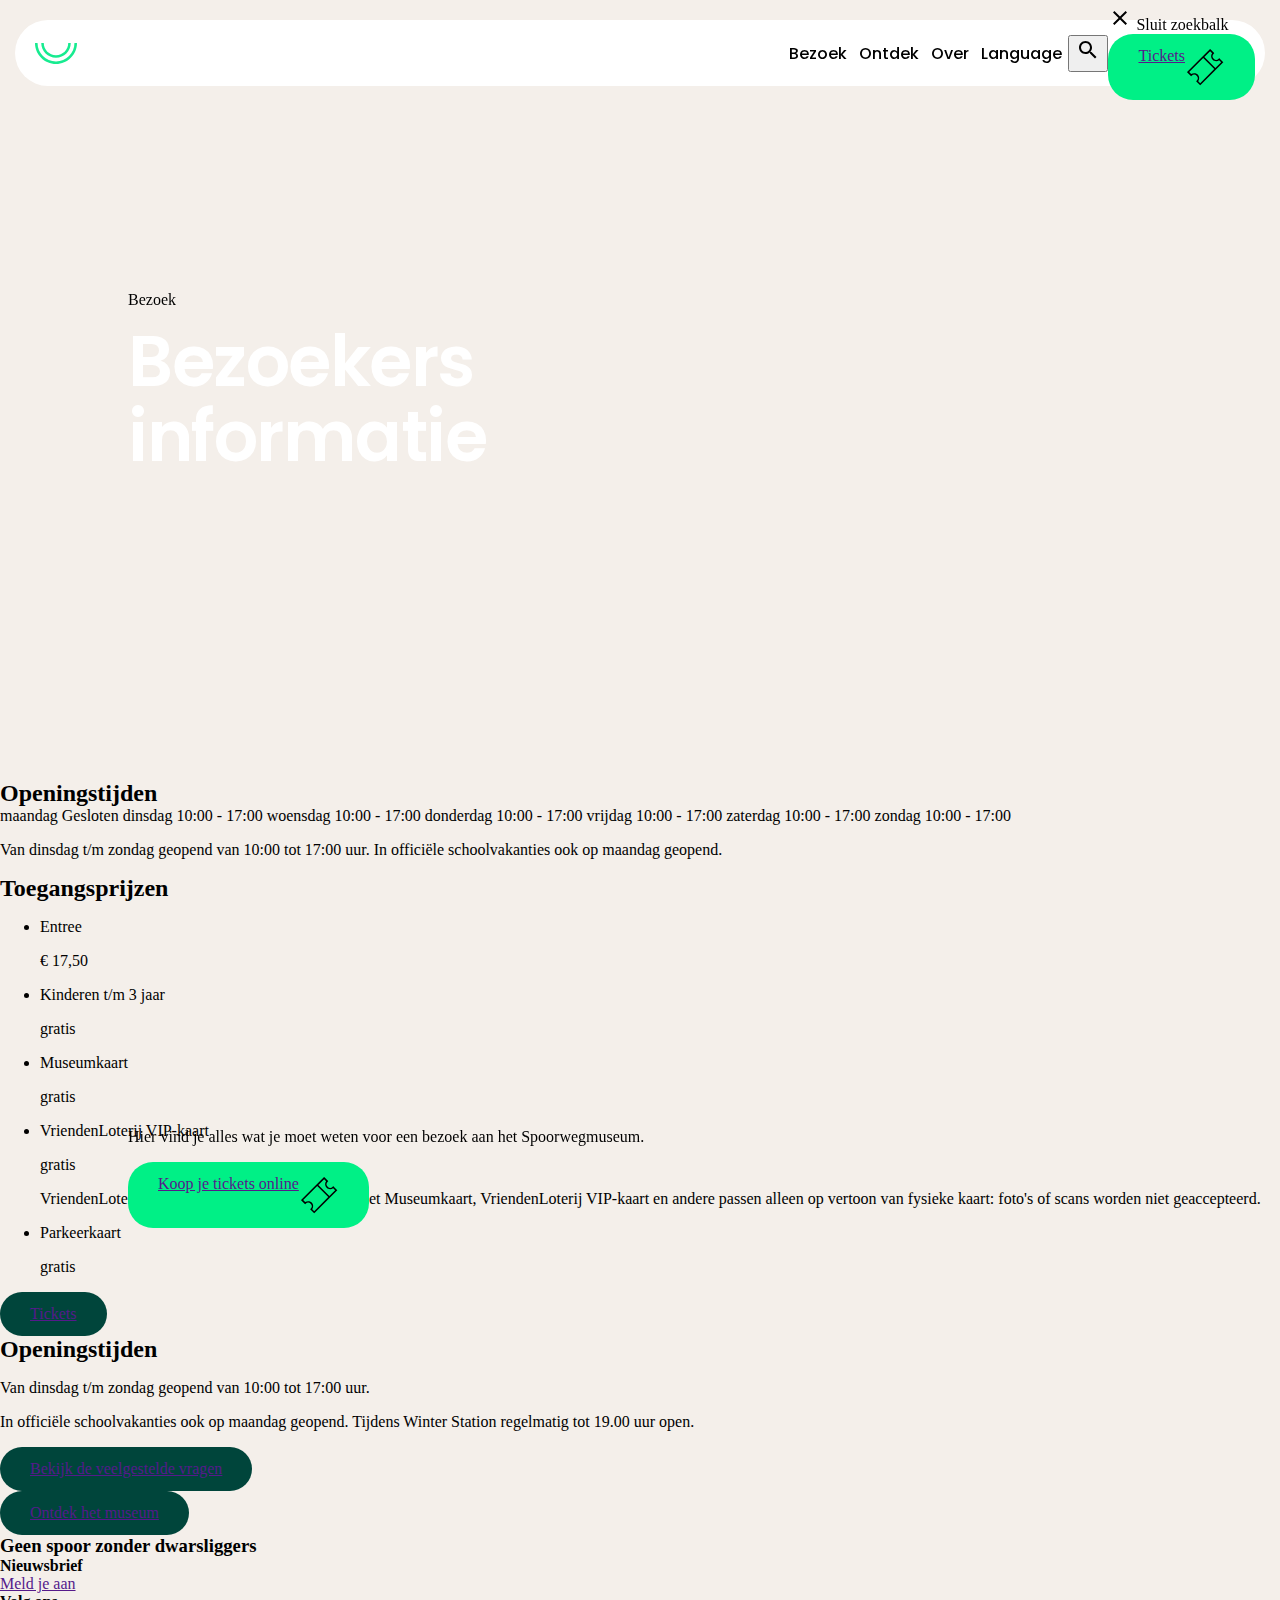
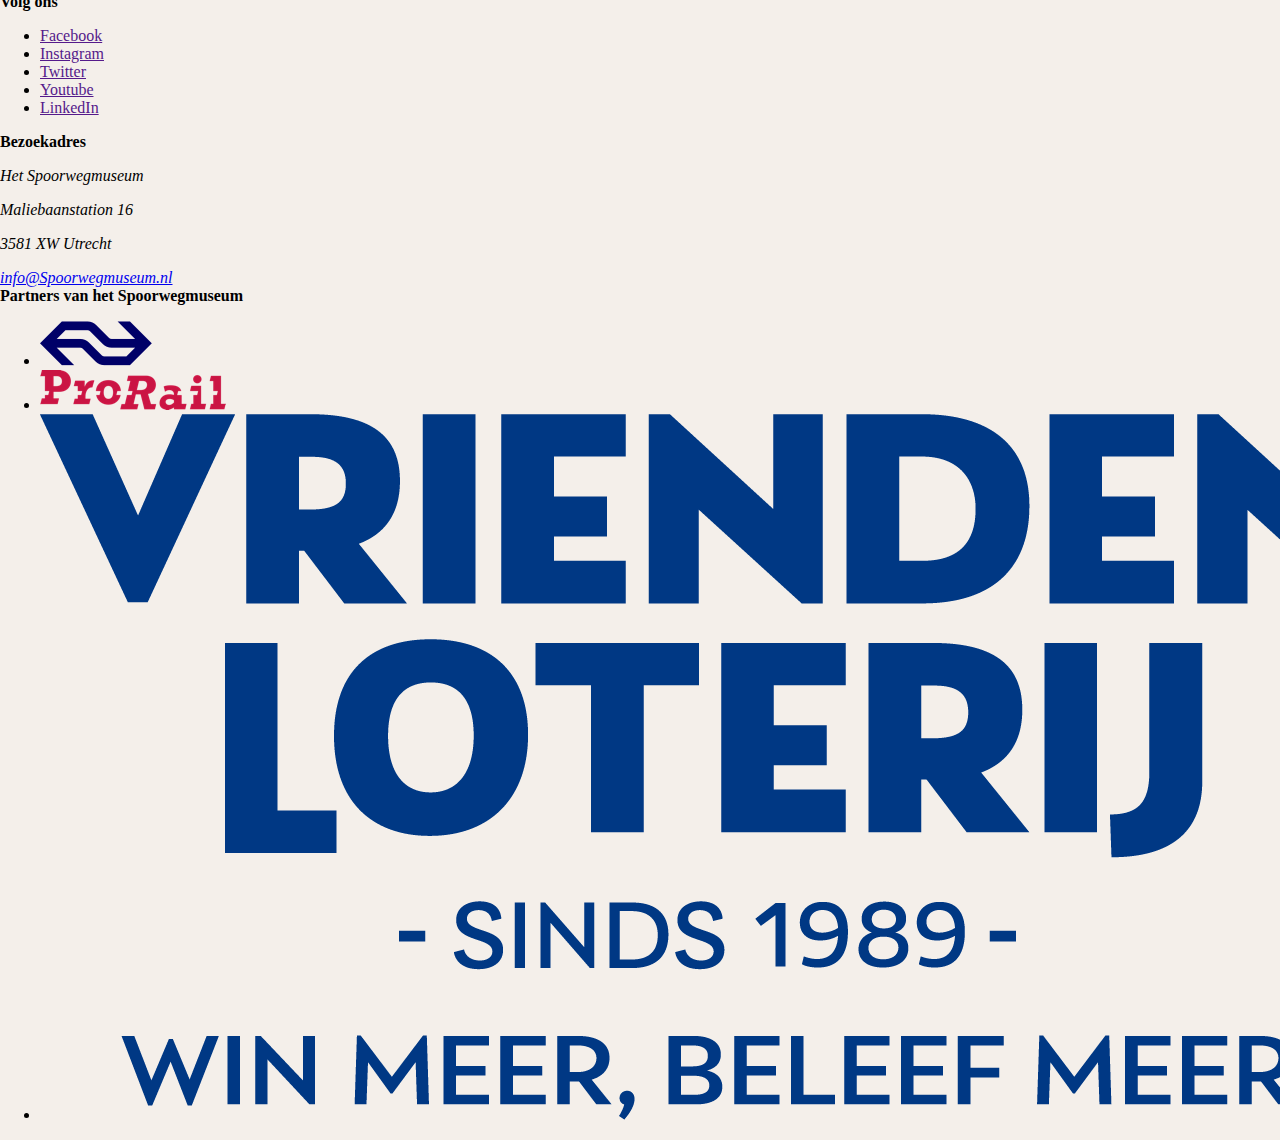
==== visitor.html @ 2391455d "Added html to visitor.html" ====
<!DOCTYPE html>
<html lang="nl">
  <head>
    <meta charset="UTF-8" />
    <meta name="author" content="jouw naam" />
    <meta name="viewport" content="width=device-width, initial-scale=1" />
    <title>Howdy FED2223</title>
    <link href="styles/style.css" rel="stylesheet" />
    <link rel="icon" type="image/svg+xml" href="images/favicon.svg" />
  </head>

  <body>
    <header>
      <a href="">
        <img src="./img/logo.svg" alt="" />
      </a>

      <nav>
        <ul>
          <li>
            <button>Bezoek</button>
          </li>
          <li>
            <button>Ontdek</button>
          </li>
          <li>
            <button>Over</button>
          </li>
          <li>
            <button lang="en">Language</button>
          </li>
        </ul>
      </nav>

      <button aria-label="Open zoekbalk">
        <img src="./img/icon-search.svg" />

        <p class="visibly-hidden">Zoeken</p>
      </button>

      <form action="">
        <label class="visibly-hidden" for="search">Zoeken</label>

        <input type="search" name="search" id="search" placeholder="Zoeken" />

        <button type="submit">
          <img src="./img/icon-search.svg" />

          <p class="visibly-hidden">Zoeken</p>
        </button>
      </form>

      <button">
        <img src="./img/icon-close.svg" />

        <span>Sluit zoekbalk</span>
      </button>

      <a class="btn lime" href="">
        <span>Tickets</span>

        <img src="./img/icon-ticket.svg" />
      </a>
    </header>

    <main>
      <!-- Banner -->

      <section>
        <div>
          <p>Bezoek</p>

          <h1>Bezoekers informatie</h1>
        </div>

        <div>
          <p>
            Hier vind je alles wat je moet weten voor een bezoek aan het Spoorwegmuseum.
          </p>

          <a class="btn lime" href="">
            Koop je tickets online

            <img src="./img/icon-ticket.svg">
          </a>
        </div>
      </section>

      <!-- Openingstijden -->

      <section>
        <h2>Openingstijden</h2>

        <div>

          <tbody>
            <tr>
              <th>maandag</th>

              <td>
                <span>Gesloten</span>
              </td>
            </tr>

            <tr>
              <th>dinsdag</th>

              <td>
                <span>10:00 - 17:00</span>
              </td>
            </tr>

            <tr>
              <th>woensdag</th>

              <td><span>10:00 - 17:00</span></td>
            </tr>

            <tr>
              <th>donderdag</th>

              <td><span>10:00 - 17:00</span></td>
            </tr>

            <tr>
              <th>vrijdag</th>

              <td><span>10:00 - 17:00</span></td>
            </tr>

            <tr>
              <th>zaterdag</th>

              <td><span>10:00 - 17:00</span></td>
            </tr>

            <tr>
              <th>zondag</th>

              <td><span>10:00 - 17:00</span></td>
            </tr>
          </tbody>

          <p>Van dinsdag t/m zondag geopend van 10:00 tot 17:00 uur. In officiële schoolvakanties ook op maandag geopend.</p>
        </div>
      </section>

      <!-- Toegangsprijzen -->

      <section>
        <h2>Toegangsprijzen</h2>

        <ul>
          <li>
            <p>Entree</p>

            <p>€ 17,50</p>
          </li>

          <li>
            <p>Kinderen t/m 3 jaar</p>

            <p>gratis</p>
          </li>

          <li>
            <p>Museumkaart</p>

            <p>gratis</p>
          </li>

          <li>
            <div>
              <p>VriendenLoterij VIP-kaart</p>

              <p>gratis</p>
            </div>

            <p>VriendenLoterij VIP-kaart +1 introducee! Entree met Museumkaart, VriendenLoterij VIP-kaart en andere passen alleen op vertoon van fysieke kaart: foto's of scans worden niet geaccepteerd.</p>
          </li>

          <li>
            <p>Parkeerkaart</p>

            <p>gratis</p>
          </li>
        </ul>

        <a class="btn green" href="">Tickets</a>
      </section>

      <!-- Openingstijden -->

      <section>
        <div>
          <h2>Openingstijden</h2>
        </div>

        <div>
          <p>Van dinsdag t/m zondag geopend van 10:00 tot 17:00 uur.</p>

          <p>In officiële schoolvakanties ook op maandag geopend. Tijdens Winter Station regelmatig tot 19.00 uur open.</p>

          <a href="" class="btn green">Bekijk de veelgestelde vragen</a>

          <a href="" class="btn green">Ontdek het museum</a>
        </div>
      </section>
    </main>

    <footer>
      <section>
        <h3>Geen spoor zonder dwarsliggers</h3>

        <div>
          <div>
            <h4>Nieuwsbrief</h4>

            <a href=""> Meld je aan </a>
          </div>

          <div>
            <h4>Volg ons</h4>

            <nav>
              <ul>
                <li>
                  <a href="">Facebook</a>
                </li>
                <li>
                  <a href="">Instagram</a>
                </li>
                <li>
                  <a href="">Twitter</a>
                </li>
                <li>
                  <a href="">Youtube</a>
                </li>
                <li>
                  <a href="">LinkedIn</a>
                </li>
              </ul>
            </nav>
          </div>

          <div>
            <h4>Bezoekadres</h4>

            <address>
              <p>Het Spoorwegmuseum</p>

              <p>Maliebaanstation 16</p>

              <p>3581 XW Utrecht</p>

              <a href="mailto:info@Spoorwegmuseum.nl">info@Spoorwegmuseum.nl</a>
            </address>
          </div>
        </div>
      </section>

      <section>
        <h4>Partners van het Spoorwegmuseum</h4>

        <nav>
          <ul>
            <li>
              <a href="https://www.ns.nl/" target="_blank">
                <img src="./img/logo-ns.png" alt="NS logo" />

                <p class="visibly-hidden">Navigeer naar de website van de NS</p>
              </a>
            </li>
            <li>
              <a href="https://www.prorail.nl/" target="_blank">
                <img src="./img/logo-prorail.png" alt="Prorail logo" />

                <p class="visibly-hidden">
                  Navigeer naar de website van Prorail
                </p>
              </a>
            </li>
            <li>
              <a href="https://www.vriendenloterij.nl/" target="_blank">
                <img
                  src="./img/logo-vriendenloterij.png"
                  alt="Vriendenloterij logo"
                />

                <p class="visibly-hidden">
                  Navigeer naar de website van de Vriendenloterij
                </p>
              </a>
            </li>
          </ul>
        </nav>
      </section>
    </footer>

    <script defer src="scripts/script.js"></script>
  </body>
</html>
---- styles/style.css ----
/* Fonts */

@font-face {
  font-family: 'Poppins Regular';
  font-weight: 400;
  font-style: normal;
  src: url('../fonts/Poppins-Regular.ttf');
}

@font-face {
  font-family: 'Poppins Medium';
  font-weight: 500;
  font-style: normal;
  src: url('../fonts/Poppins-Medium.ttf');
}

@font-face {
  font-family: 'Poppins SemiBold';
  font-weight: 600;
  font-style: normal;
  src: url('../fonts/Poppins-SemiBold.ttf');
}

h1,
h2,
h3,
h4,
h5,
h6 {
  margin: 0;
}

h1 {
  font-family: 'Poppins SemiBold';
  font-size: 70px;
  line-height: 1.06667;
  letter-spacing: -1.5px;
}

button {
  font-family: 'Poppins Medium';
  font-size: 16px;
}

/* General styling */

:root {
  --white: #fff;
  --black: #000;
  --dark-gray: #d5d0c7;
  --gray: #a5a39a;
  --light-gray: #f5efe9;
  --dark-green: #00453b;
  --green: #00674a;
  --pink: #ffb3ee;
  --light-pink: #ffcbf0;
  --salmon: #f4efea;
  --dark-lime: #00f086;
  --lime: #42ffc6;
  --yellow: #ffc800;
  --light-yellow: #ffe966;

  --transition-duration: 200ms;
}

*,
html {
  box-sizing: border-box;
}

html {
  background-color: var(--salmon);
}

body {
  margin: 0;
}

.btn {
  position: relative;

  display: flex;

  width: fit-content;
  padding: 0.8125rem 1.875rem;
  border-radius: 1.5625rem;

  transition: background-color var(--transition-duration) ease-in-out;
}

.btn.pink {
  background-color: var(--pink);
}

.btn.pink:hover {
  background-color: var(--light-pink);
}

.btn.lime {
  background-color: var(--dark-lime);
}

.btn.lime:hover {
  background-color: var(--lime);
}

.btn.green {
  background-color: var(--dark-green);
}

.btn.green:hover {
  background-color: var(--green);
}

/* Header */

header {
  position: fixed;
  top: 0;
  left: 0;
  right: 0;

  display: flex;
  align-items: center;
  justify-content: flex-end;

  height: 4.125rem;
  padding: 0 0.625rem;
  margin: 1.25rem 0.9375rem;
  border-radius: 50rem;

  background-color: var(--white);
}

header a:first-child {
  position: absolute;
  top: 0;
  left: 1.25rem;

  display: flex;
  align-items: center;

  height: 100%;
}

header nav ul {
  display: flex;
}

header nav ul li {
  list-style-type: none;
}

header nav ul li button {
  border: none;

  background-color: transparent;
}

header form {
  display: none;
}

.search-form-show {
  display: block;
}

/* Hero */

main section:first-child {
  position: relative;

  height: calc(100vh - 120px);
  max-height: 880px;
}

main section:first-child video {
  z-index: -1;
  position: absolute;
  top: 0;
  left: 0;

  width: 100%;
  height: 100%;
  object-fit: cover;
}

main section:first-child div {
  display: flex;
  flex-direction: column;
  justify-content: center;

  max-width: 80vw;
  height: 100%;

  margin: 0 auto;
}

main section:first-child div h1 {
  max-width: 450px;
  margin-bottom: 1.875rem;

  color: var(--white);
}

/* General classes */

.visibly-hidden {
  position: absolute;
  top: -9999px;
  left: -9999px;
}
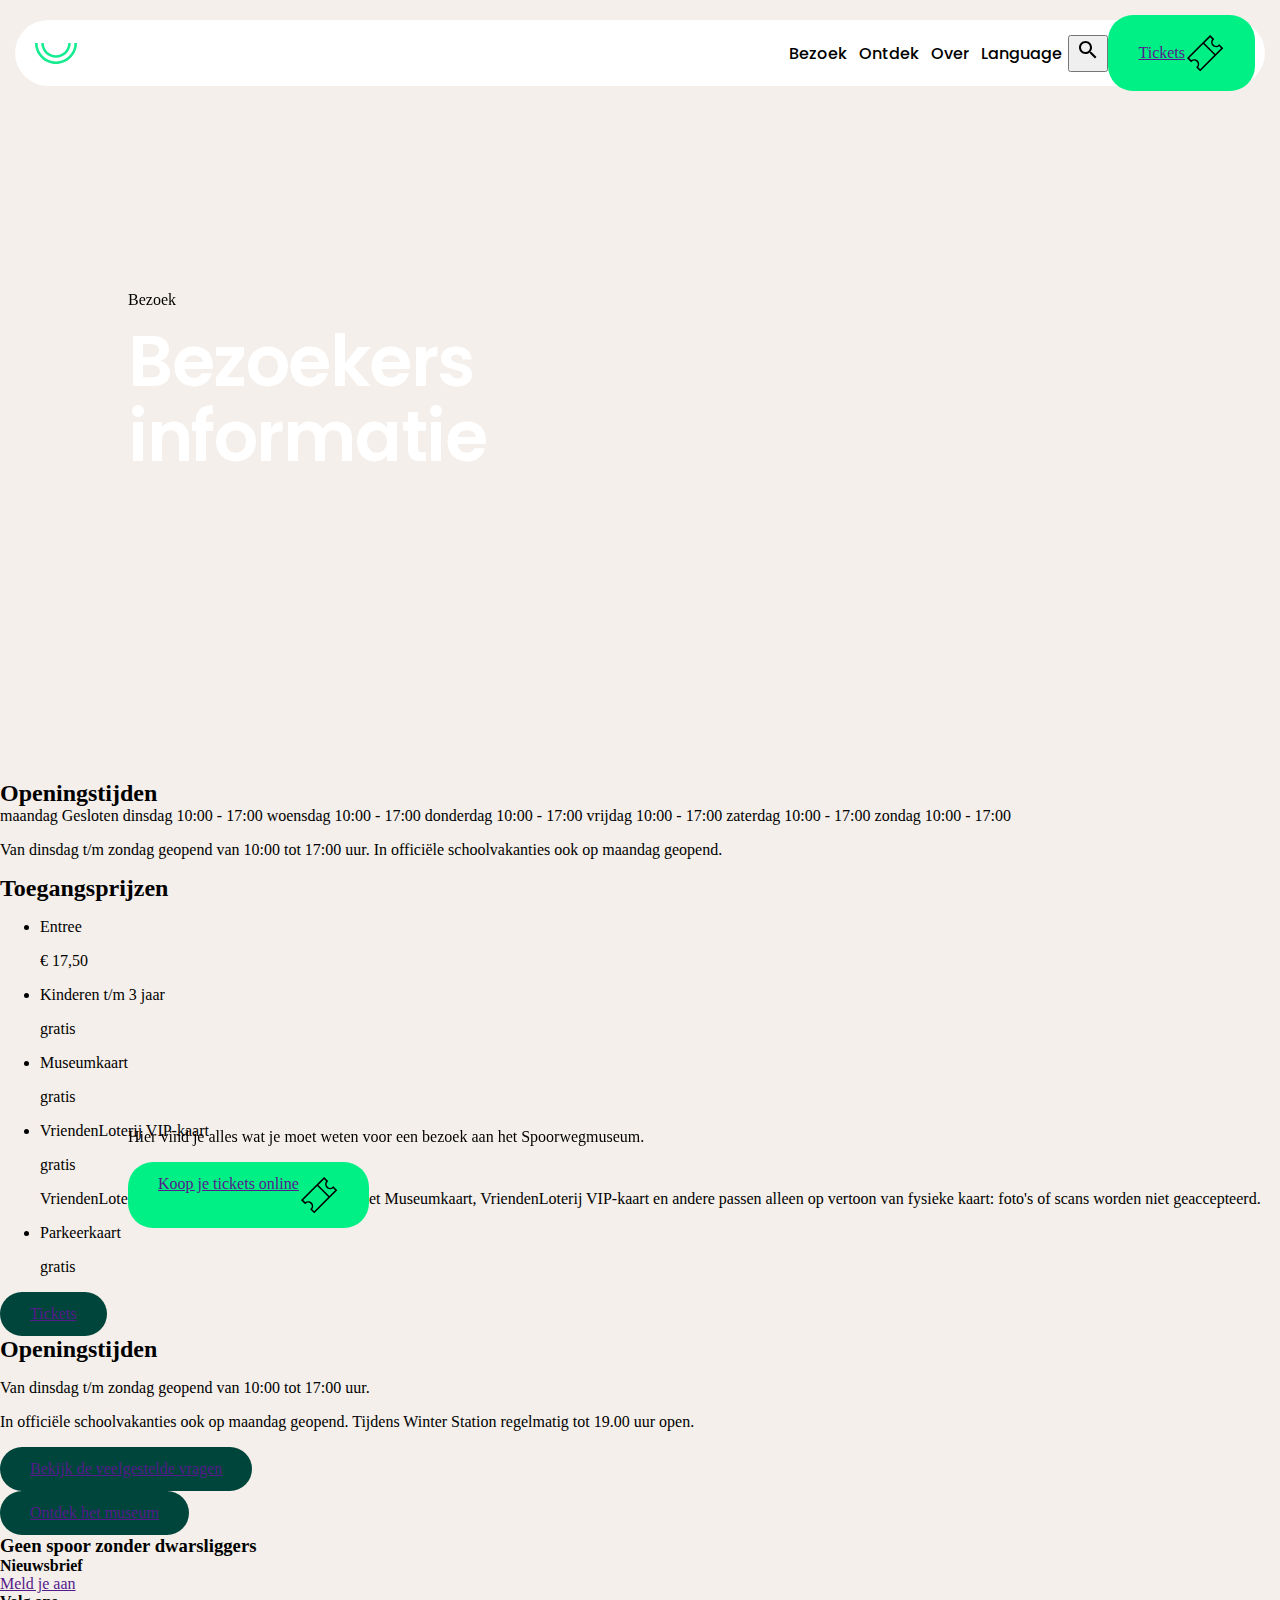
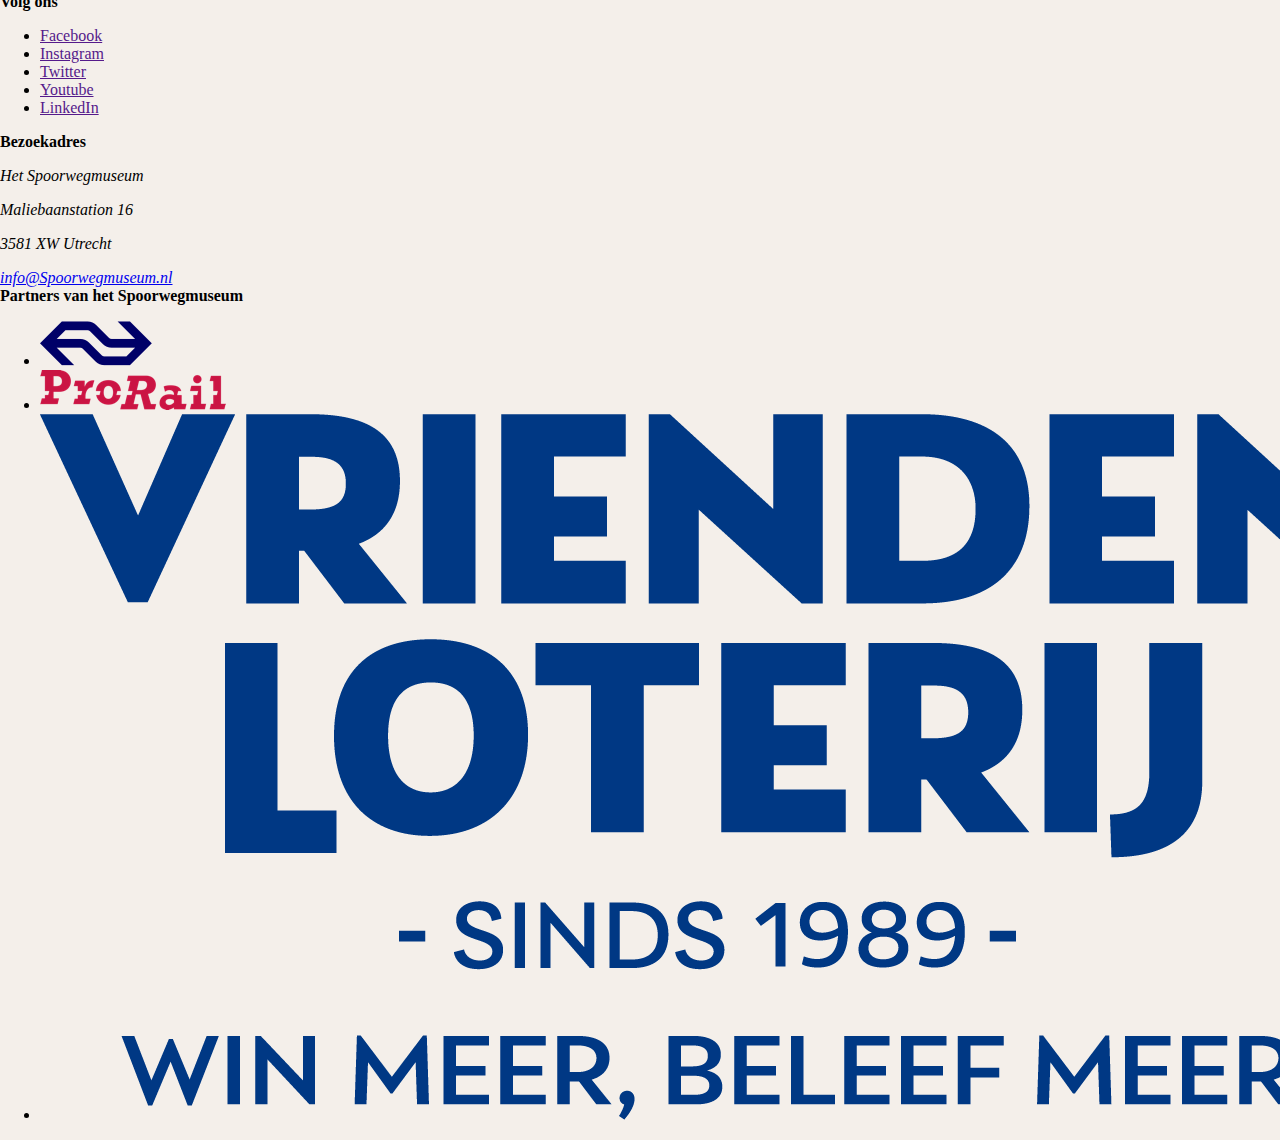
==== commit a0b4c0b7: "Fixed header html" ====
--- a/visitor.html
+++ b/visitor.html
@@ -38,26 +38,8 @@
         <p class="visibly-hidden">Zoeken</p>
       </button>
 
-      <form action="">
-        <label class="visibly-hidden" for="search">Zoeken</label>
-
-        <input type="search" name="search" id="search" placeholder="Zoeken" />
-
-        <button type="submit">
-          <img src="./img/icon-search.svg" />
-
-          <p class="visibly-hidden">Zoeken</p>
-        </button>
-      </form>
-
-      <button">
-        <img src="./img/icon-close.svg" />
-
-        <span>Sluit zoekbalk</span>
-      </button>
-
       <a class="btn lime" href="">
-        <span>Tickets</span>
+        <p>Tickets</p>
 
         <img src="./img/icon-ticket.svg" />
       </a>
@@ -75,13 +57,14 @@
 
         <div>
           <p>
-            Hier vind je alles wat je moet weten voor een bezoek aan het Spoorwegmuseum.
+            Hier vind je alles wat je moet weten voor een bezoek aan het
+            Spoorwegmuseum.
           </p>
 
           <a class="btn lime" href="">
             Koop je tickets online
 
-            <img src="./img/icon-ticket.svg">
+            <img src="./img/icon-ticket.svg" />
           </a>
         </div>
       </section>
@@ -92,7 +75,6 @@
         <h2>Openingstijden</h2>
 
         <div>
-
           <tbody>
             <tr>
               <th>maandag</th>
@@ -141,7 +123,10 @@
             </tr>
           </tbody>
 
-          <p>Van dinsdag t/m zondag geopend van 10:00 tot 17:00 uur. In officiële schoolvakanties ook op maandag geopend.</p>
+          <p>
+            Van dinsdag t/m zondag geopend van 10:00 tot 17:00 uur. In officiële
+            schoolvakanties ook op maandag geopend.
+          </p>
         </div>
       </section>
 
@@ -176,7 +161,11 @@
               <p>gratis</p>
             </div>
 
-            <p>VriendenLoterij VIP-kaart +1 introducee! Entree met Museumkaart, VriendenLoterij VIP-kaart en andere passen alleen op vertoon van fysieke kaart: foto's of scans worden niet geaccepteerd.</p>
+            <p>
+              VriendenLoterij VIP-kaart +1 introducee! Entree met Museumkaart,
+              VriendenLoterij VIP-kaart en andere passen alleen op vertoon van
+              fysieke kaart: foto's of scans worden niet geaccepteerd.
+            </p>
           </li>
 
           <li>
@@ -199,7 +188,10 @@
         <div>
           <p>Van dinsdag t/m zondag geopend van 10:00 tot 17:00 uur.</p>
 
-          <p>In officiële schoolvakanties ook op maandag geopend. Tijdens Winter Station regelmatig tot 19.00 uur open.</p>
+          <p>
+            In officiële schoolvakanties ook op maandag geopend. Tijdens Winter
+            Station regelmatig tot 19.00 uur open.
+          </p>
 
           <a href="" class="btn green">Bekijk de veelgestelde vragen</a>
 
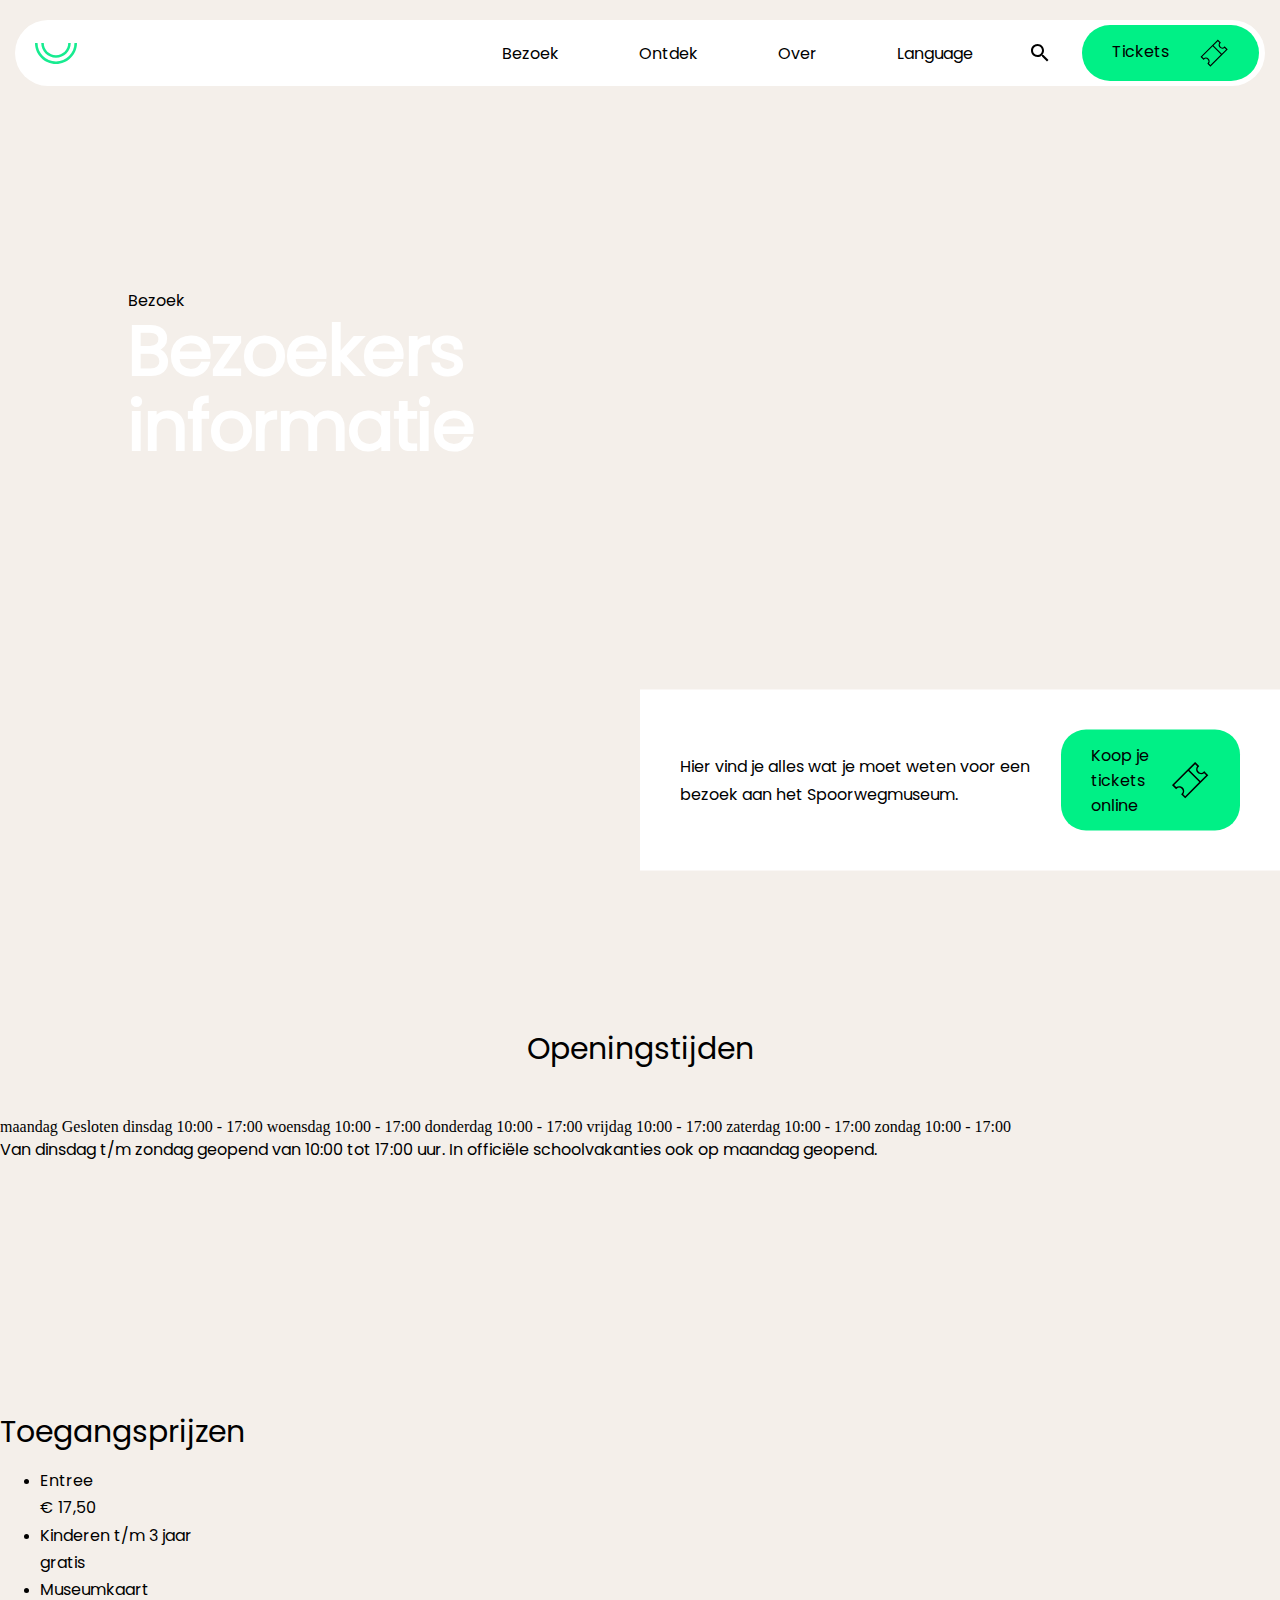
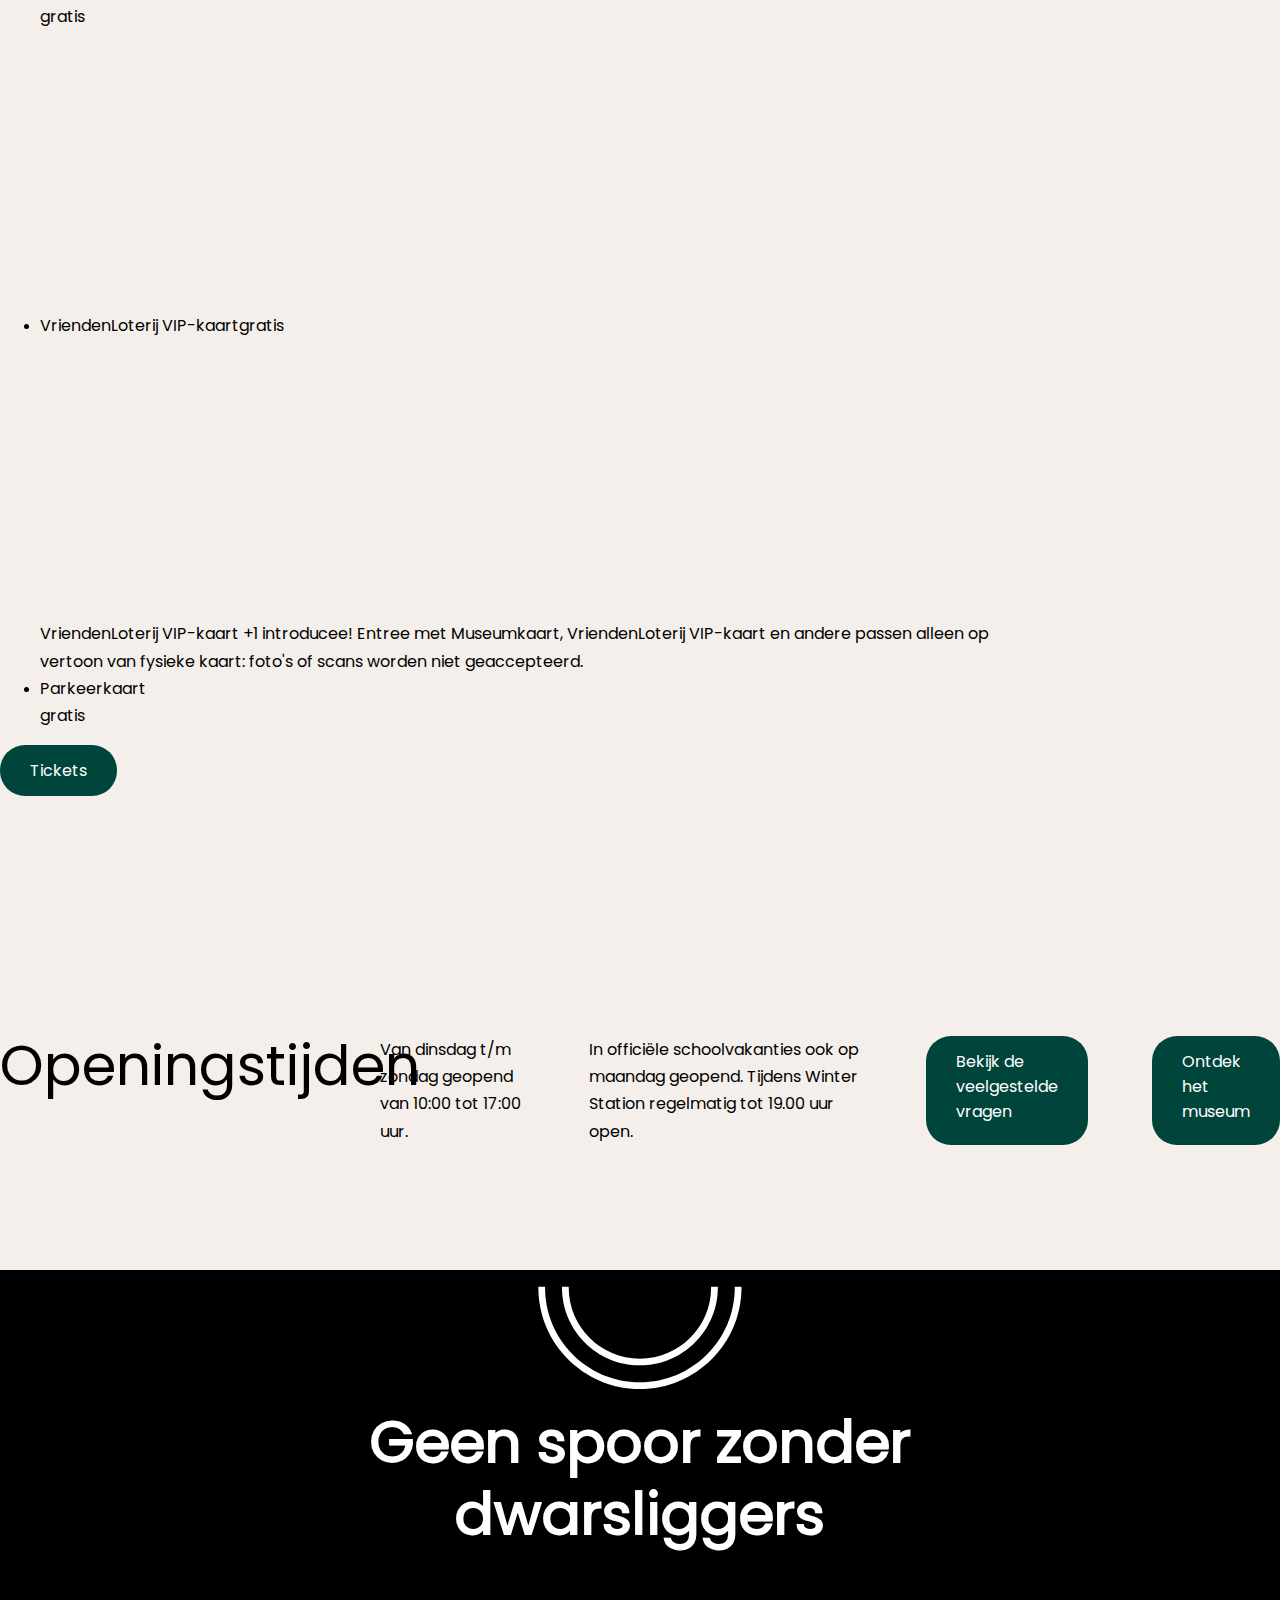
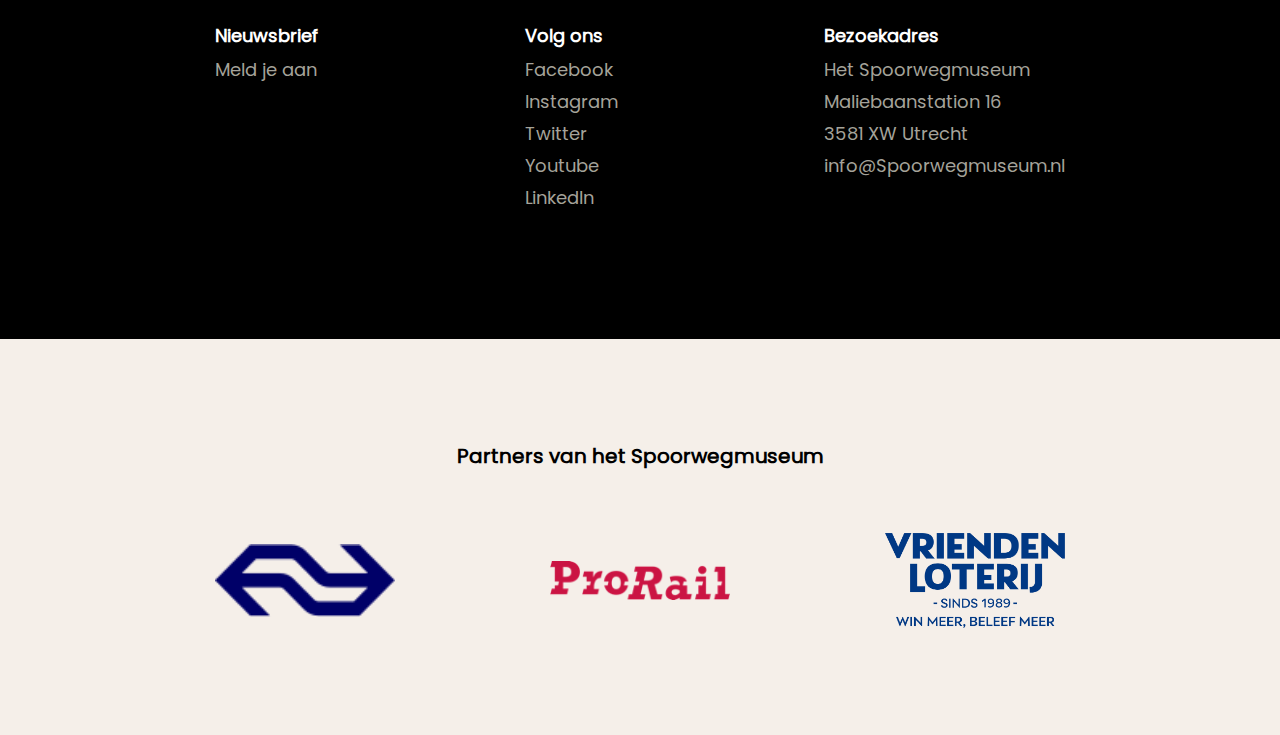
==== commit 4412c16f: "Added styling to index.html" ====
--- a/visitor.html
+++ b/visitor.html
@@ -202,90 +202,100 @@
 
     <footer>
       <section>
-        <h3>Geen spoor zonder dwarsliggers</h3>
-
-        <div>
+        <div class="col">
+          <img src="./img/logo-large-white.svg" />
+
+          <h3>Geen spoor zonder dwarsliggers</h3>
+
           <div>
-            <h4>Nieuwsbrief</h4>
-
-            <a href=""> Meld je aan </a>
+            <div>
+              <h4>Nieuwsbrief</h4>
+
+              <a href=""> Meld je aan </a>
+            </div>
+
+            <div>
+              <h4>Volg ons</h4>
+
+              <nav>
+                <ul>
+                  <li>
+                    <a href="">Facebook</a>
+                  </li>
+                  <li>
+                    <a href="">Instagram</a>
+                  </li>
+                  <li>
+                    <a href="">Twitter</a>
+                  </li>
+                  <li>
+                    <a href="">Youtube</a>
+                  </li>
+                  <li>
+                    <a href="">LinkedIn</a>
+                  </li>
+                </ul>
+              </nav>
+            </div>
+
+            <div>
+              <h4>Bezoekadres</h4>
+
+              <address>
+                <p>Het Spoorwegmuseum</p>
+
+                <p>Maliebaanstation 16</p>
+
+                <p>3581 XW Utrecht</p>
+
+                <a href="mailto:info@Spoorwegmuseum.nl">
+                  info@Spoorwegmuseum.nl
+                </a>
+              </address>
+            </div>
           </div>
-
-          <div>
-            <h4>Volg ons</h4>
-
-            <nav>
-              <ul>
-                <li>
-                  <a href="">Facebook</a>
-                </li>
-                <li>
-                  <a href="">Instagram</a>
-                </li>
-                <li>
-                  <a href="">Twitter</a>
-                </li>
-                <li>
-                  <a href="">Youtube</a>
-                </li>
-                <li>
-                  <a href="">LinkedIn</a>
-                </li>
-              </ul>
-            </nav>
-          </div>
-
-          <div>
-            <h4>Bezoekadres</h4>
-
-            <address>
-              <p>Het Spoorwegmuseum</p>
-
-              <p>Maliebaanstation 16</p>
-
-              <p>3581 XW Utrecht</p>
-
-              <a href="mailto:info@Spoorwegmuseum.nl">info@Spoorwegmuseum.nl</a>
-            </address>
-          </div>
-        </div>
-      </section>
-
-      <section>
-        <h4>Partners van het Spoorwegmuseum</h4>
-
-        <nav>
-          <ul>
-            <li>
-              <a href="https://www.ns.nl/" target="_blank">
-                <img src="./img/logo-ns.png" alt="NS logo" />
-
-                <p class="visibly-hidden">Navigeer naar de website van de NS</p>
-              </a>
-            </li>
-            <li>
-              <a href="https://www.prorail.nl/" target="_blank">
-                <img src="./img/logo-prorail.png" alt="Prorail logo" />
-
-                <p class="visibly-hidden">
-                  Navigeer naar de website van Prorail
-                </p>
-              </a>
-            </li>
-            <li>
-              <a href="https://www.vriendenloterij.nl/" target="_blank">
-                <img
-                  src="./img/logo-vriendenloterij.png"
-                  alt="Vriendenloterij logo"
-                />
-
-                <p class="visibly-hidden">
-                  Navigeer naar de website van de Vriendenloterij
-                </p>
-              </a>
-            </li>
-          </ul>
-        </nav>
+        </div>
+      </section>
+
+      <section>
+        <div class="col">
+          <h4>Partners van het Spoorwegmuseum</h4>
+
+          <nav>
+            <ul>
+              <li>
+                <a href="https://www.ns.nl/" target="_blank">
+                  <img src="./img/logo-ns.png" alt="NS logo" />
+
+                  <p class="visibly-hidden">
+                    Navigeer naar de website van de NS
+                  </p>
+                </a>
+              </li>
+              <li>
+                <a href="https://www.prorail.nl/" target="_blank">
+                  <img src="./img/logo-prorail.png" alt="Prorail logo" />
+
+                  <p class="visibly-hidden">
+                    Navigeer naar de website van Prorail
+                  </p>
+                </a>
+              </li>
+              <li>
+                <a href="https://www.vriendenloterij.nl/" target="_blank">
+                  <img
+                    src="./img/logo-vriendenloterij.png"
+                    alt="Vriendenloterij logo"
+                  />
+
+                  <p class="visibly-hidden">
+                    Navigeer naar de website van de Vriendenloterij
+                  </p>
+                </a>
+              </li>
+            </ul>
+          </nav>
+        </div>
       </section>
     </footer>
 
--- a/styles/style.css
+++ b/styles/style.css
@@ -1,24 +1,8 @@
 /* Fonts */
 
 @font-face {
-  font-family: 'Poppins Regular';
-  font-weight: 400;
-  font-style: normal;
+  font-family: 'Poppins';
   src: url('../fonts/Poppins-Regular.ttf');
-}
-
-@font-face {
-  font-family: 'Poppins Medium';
-  font-weight: 500;
-  font-style: normal;
-  src: url('../fonts/Poppins-Medium.ttf');
-}
-
-@font-face {
-  font-family: 'Poppins SemiBold';
-  font-weight: 600;
-  font-style: normal;
-  src: url('../fonts/Poppins-SemiBold.ttf');
 }
 
 h1,
@@ -26,19 +10,51 @@
 h3,
 h4,
 h5,
-h6 {
+h6,
+p {
   margin: 0;
 }
 
 h1 {
-  font-family: 'Poppins SemiBold';
+  font-family: 'Poppins';
   font-size: 70px;
-  line-height: 1.06667;
+  font-weight: 600;
+  line-height: 1.0667;
   letter-spacing: -1.5px;
 }
 
+h2 {
+  font-family: 'Poppins';
+  font-size: 30px;
+  font-weight: 500;
+  line-height: 1.2667;
+}
+
+h3,
+h4 {
+  font-family: 'Poppins';
+}
+
+p {
+  font-family: 'Poppins';
+  font-size: 16px;
+  font-weight: 400;
+  line-height: 1.7;
+
+  color: var(--black);
+}
+
+a {
+  font-family: 'Poppins';
+  font-weight: 400;
+
+  color: var(--black);
+
+  text-decoration: none;
+}
+
 button {
-  font-family: 'Poppins Medium';
+  font-family: 'Poppins';
   font-size: 16px;
 }
 
@@ -105,6 +121,7 @@
 }
 
 .btn.green {
+  color: var(--white);
   background-color: var(--dark-green);
 }
 
@@ -112,9 +129,15 @@
   background-color: var(--green);
 }
 
+.col {
+  max-width: 53.125rem;
+  margin: 7.8125rem auto;
+}
+
 /* Header */
 
 header {
+  z-index: 100;
   position: fixed;
   top: 0;
   left: 0;
@@ -125,7 +148,7 @@
   justify-content: flex-end;
 
   height: 4.125rem;
-  padding: 0 0.625rem;
+  padding: 0 0.375rem 0 0.625rem;
   margin: 1.25rem 0.9375rem;
   border-radius: 50rem;
 
@@ -148,6 +171,8 @@
 }
 
 header nav ul li {
+  margin: 0 1.5625rem;
+
   list-style-type: none;
 }
 
@@ -157,12 +182,35 @@
   background-color: transparent;
 }
 
-header form {
-  display: none;
-}
-
-.search-form-show {
-  display: block;
+header button {
+  height: 1.5rem;
+  margin-right: 3.125rem;
+
+  padding: 0;
+
+  border: none;
+
+  background-color: transparent;
+}
+
+header button {
+  margin-right: 1.875rem;
+}
+
+header a:last-child {
+  border-radius: 50rem;
+}
+
+header a:last-child p {
+  margin-right: 1.875rem;
+
+  text-decoration: none;
+
+  color: var(--black);
+}
+
+header a:last-child img {
+  height: 1.875rem;
 }
 
 /* Hero */
@@ -172,6 +220,7 @@
 
   height: calc(100vh - 120px);
   max-height: 880px;
+  margin-bottom: 15.625rem;
 }
 
 main section:first-child video {
@@ -203,7 +252,342 @@
   color: var(--white);
 }
 
-/* General classes */
+main section:first-child div:last-child {
+  transform: translateY(-50%);
+
+  position: absolute;
+  right: 0;
+
+  display: flex;
+  flex-direction: row;
+  align-items: center;
+
+  width: 50%;
+  height: unset;
+  padding: 2.5rem;
+
+  background-color: var(--white);
+}
+
+main section:first-child div:last-child p {
+  margin-right: 1rem;
+}
+
+/* Title */
+
+main section:nth-child(2) h2 {
+  text-align: center;
+
+  margin-bottom: 3.125rem;
+}
+
+main section:nth-child(2) a {
+  margin: 0 auto;
+}
+
+/* Winter station & vuurdoop */
+
+main section:nth-child(3),
+main section:nth-child(5) {
+  overflow: visible;
+
+  max-width: 80vw !important;
+  margin-top: 15.625rem;
+}
+
+main section:nth-child(3) img {
+  transform: translateY(-7.8125rem);
+
+  z-index: -1;
+  position: absolute;
+  left: 0;
+
+  height: 25rem;
+}
+
+main section:nth-child(3) div,
+main section:nth-child(5) div {
+  display: flex;
+  align-items: center;
+
+  min-height: 36.875rem;
+}
+
+main section:nth-child(3) div img,
+main section:nth-child(5) div img {
+  transform: none;
+
+  position: static;
+
+  width: 50%;
+
+  aspect-ratio: 1 / 1;
+}
+
+main section:nth-child(3) div div,
+main section:nth-child(5) div div {
+  display: block;
+
+  width: 60%;
+  padding: 3.125rem;
+
+  background-color: var(--light-yellow);
+}
+
+main section:nth-child(5) div div {
+  background-color: var(--dark-green);
+}
+
+main section:nth-child(3) div div h2,
+main section:nth-child(5) div div h2 {
+  padding-bottom: 1.875rem;
+
+  font-size: 3.5rem;
+}
+
+main section:nth-child(5) div div h2 {
+  color: var(--pink);
+}
+
+main section:nth-child(3) div div p,
+main section:nth-child(5) div div p {
+  padding-bottom: 3.125rem;
+}
+
+main section:nth-child(5) div div p {
+  color: var(--pink);
+}
+
+main section:nth-child(3) div div a,
+main section:nth-child(5) div div a {
+  display: flex;
+}
+
+main section:nth-child(5) div div a {
+  color: var(--pink);
+}
+
+main section:nth-child(3) div div a img,
+main section:nth-child(5) div div a img {
+  z-index: 1;
+
+  width: 1rem;
+  height: auto;
+  margin-left: 0.625rem;
+}
+
+/* Slider */
+
+main section:nth-child(4) {
+  display: flex;
+
+  margin-top: 15rem;
+}
+
+main section:nth-child(4) div:first-child {
+  width: 18.125rem;
+  margin-right: 5.625rem;
+
+  flex-shrink: 0;
+}
+
+main section:nth-child(4) div:first-child h2 {
+  font-size: 3.5rem;
+  line-height: 1.06;
+
+  margin-bottom: 0.625rem;
+}
+
+main section:nth-child(4) div:last-child {
+  display: flex;
+  flex-direction: row;
+  column-gap: 4rem;
+}
+
+main section:nth-child(4) div:last-child div {
+  width: 17.25rem;
+  margin-right: 0;
+}
+
+main section:nth-child(4) div:last-child div:last-child {
+  display: block;
+}
+
+main section:nth-child(4) div:last-child div:nth-child(2n + 1) img {
+  border-top-left-radius: 50rem;
+  border-top-right-radius: 50rem;
+}
+
+main section:nth-child(4) div:last-child div img {
+  aspect-ratio: 3 / 4;
+
+  width: 100%;
+  margin-bottom: 1.25rem;
+}
+
+main section:nth-child(4) div:last-child div h3 {
+  margin-bottom: 0.625rem;
+
+  font-size: 1.5rem;
+  font-weight: 600;
+  line-height: 1.333;
+}
+
+/* Waar kan ik wat vinden? */
+
+main section:nth-child(6) {
+  position: relative;
+
+  display: flex;
+  align-items: center;
+
+  height: 31rem;
+}
+
+main section:nth-child(6) div {
+  max-width: 23.75rem;
+}
+
+main section:nth-child(6) div h2 {
+  font-size: 3.5rem;
+  line-height: 1.06;
+
+  margin-bottom: 1.875rem;
+}
+
+main section:nth-child(6) div p {
+  margin-bottom: 1.875rem;
+}
+
+main section:nth-child(6) img {
+  position: absolute;
+
+  height: 31rem;
+
+  left: 50%;
+}
+
+/* Footer navigation */
+
+footer section:first-child {
+  color: var(--white);
+  background-color: var(--black);
+}
+
+footer section:first-child img {
+  width: 12.75rem;
+  height: 6.5rem;
+  margin: 1rem 0;
+}
+
+footer section:first-child h3 {
+  margin-bottom: 4.375rem;
+
+  font-size: 3.625rem;
+  line-height: 1.24138;
+  text-align: center;
+}
+
+footer section:first-child div {
+  display: flex;
+  flex-direction: column;
+  align-items: center;
+
+  padding-bottom: 7.8125rem;
+  margin-bottom: 0;
+}
+
+footer section:first-child div div {
+  flex-direction: row;
+  justify-content: space-between;
+  align-items: start;
+
+  width: 100%;
+  padding-bottom: 0;
+}
+
+footer section:first-child div div div {
+  flex-direction: column;
+  justify-content: start;
+
+  width: fit-content;
+  padding-bottom: 0;
+}
+
+footer section:first-child div div div nav ul {
+  margin: 0;
+  padding: 0;
+}
+
+footer section:first-child div div div nav ul li {
+  list-style-type: none;
+}
+
+footer section:first-child div div div h4 {
+  font-size: 1.125rem;
+  line-height: 2rem;
+
+  margin-bottom: 0.125rem;
+}
+
+footer section:first-child div div div p,
+footer section:first-child div div div a,
+footer section:first-child div div div nav ul li a {
+  font-size: 1.125rem;
+  line-height: 2rem;
+
+  color: var(--gray);
+
+  transition: color var(--transition-duration) ease-in-out;
+}
+
+footer section:first-child div div div a:hover {
+  color: var(--white);
+}
+
+address {
+  font-style: normal;
+}
+
+/* Footer sponsors */
+
+footer section:last-child {
+  background-color: var(--light-gray);
+}
+
+footer section:last-child div {
+  padding: 6.25rem 0;
+  margin-top: 0;
+  margin-bottom: 0;
+}
+
+footer section:last-child div h4 {
+  margin-bottom: 3.75rem;
+
+  font-size: 1.25rem;
+  line-height: 2.125rem;
+  text-align: center;
+}
+
+footer section:last-child div nav ul {
+  display: flex;
+  align-items: center;
+  justify-content: space-between;
+
+  padding: 0;
+  margin: 0;
+}
+
+footer section:last-child div nav ul li {
+  list-style: none;
+}
+
+footer section:last-child div nav ul li a img {
+  width: 180px;
+  height: auto;
+}
+
+/* Accesability */
 
 .visibly-hidden {
   position: absolute;
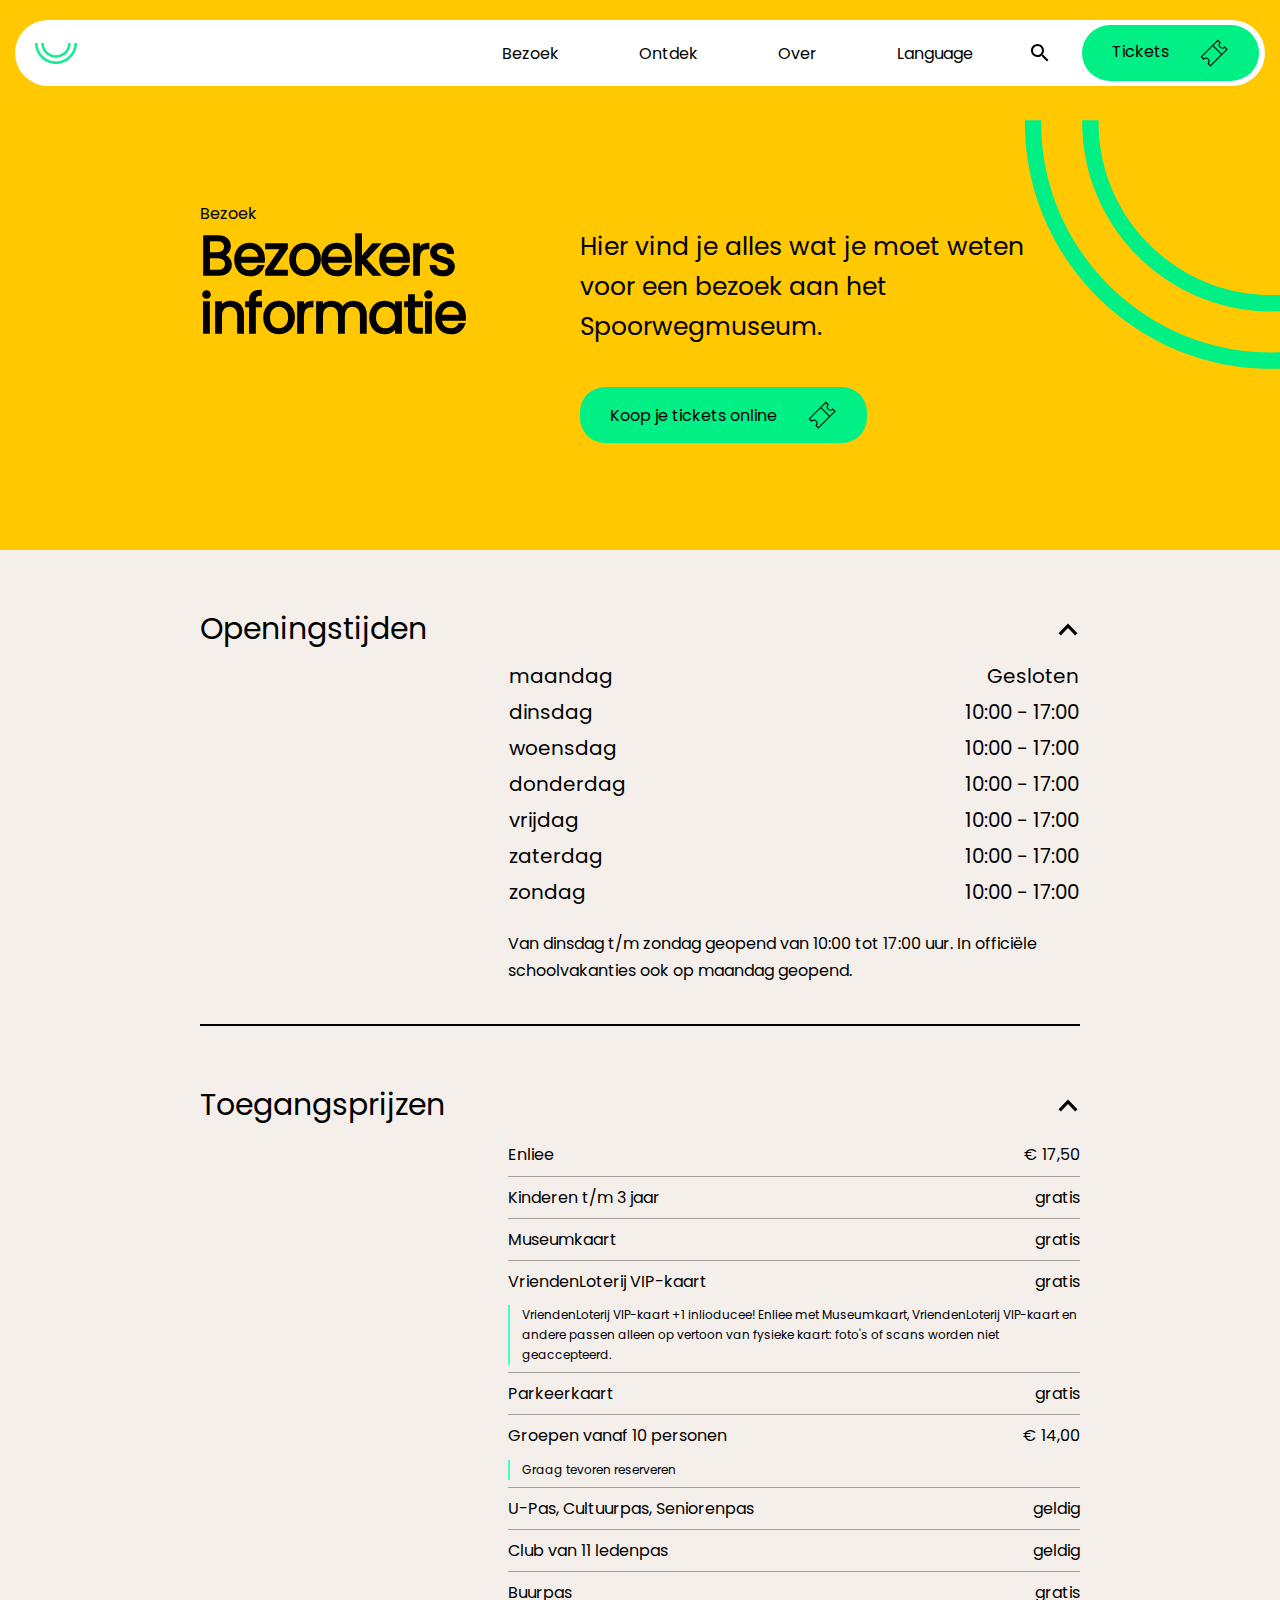
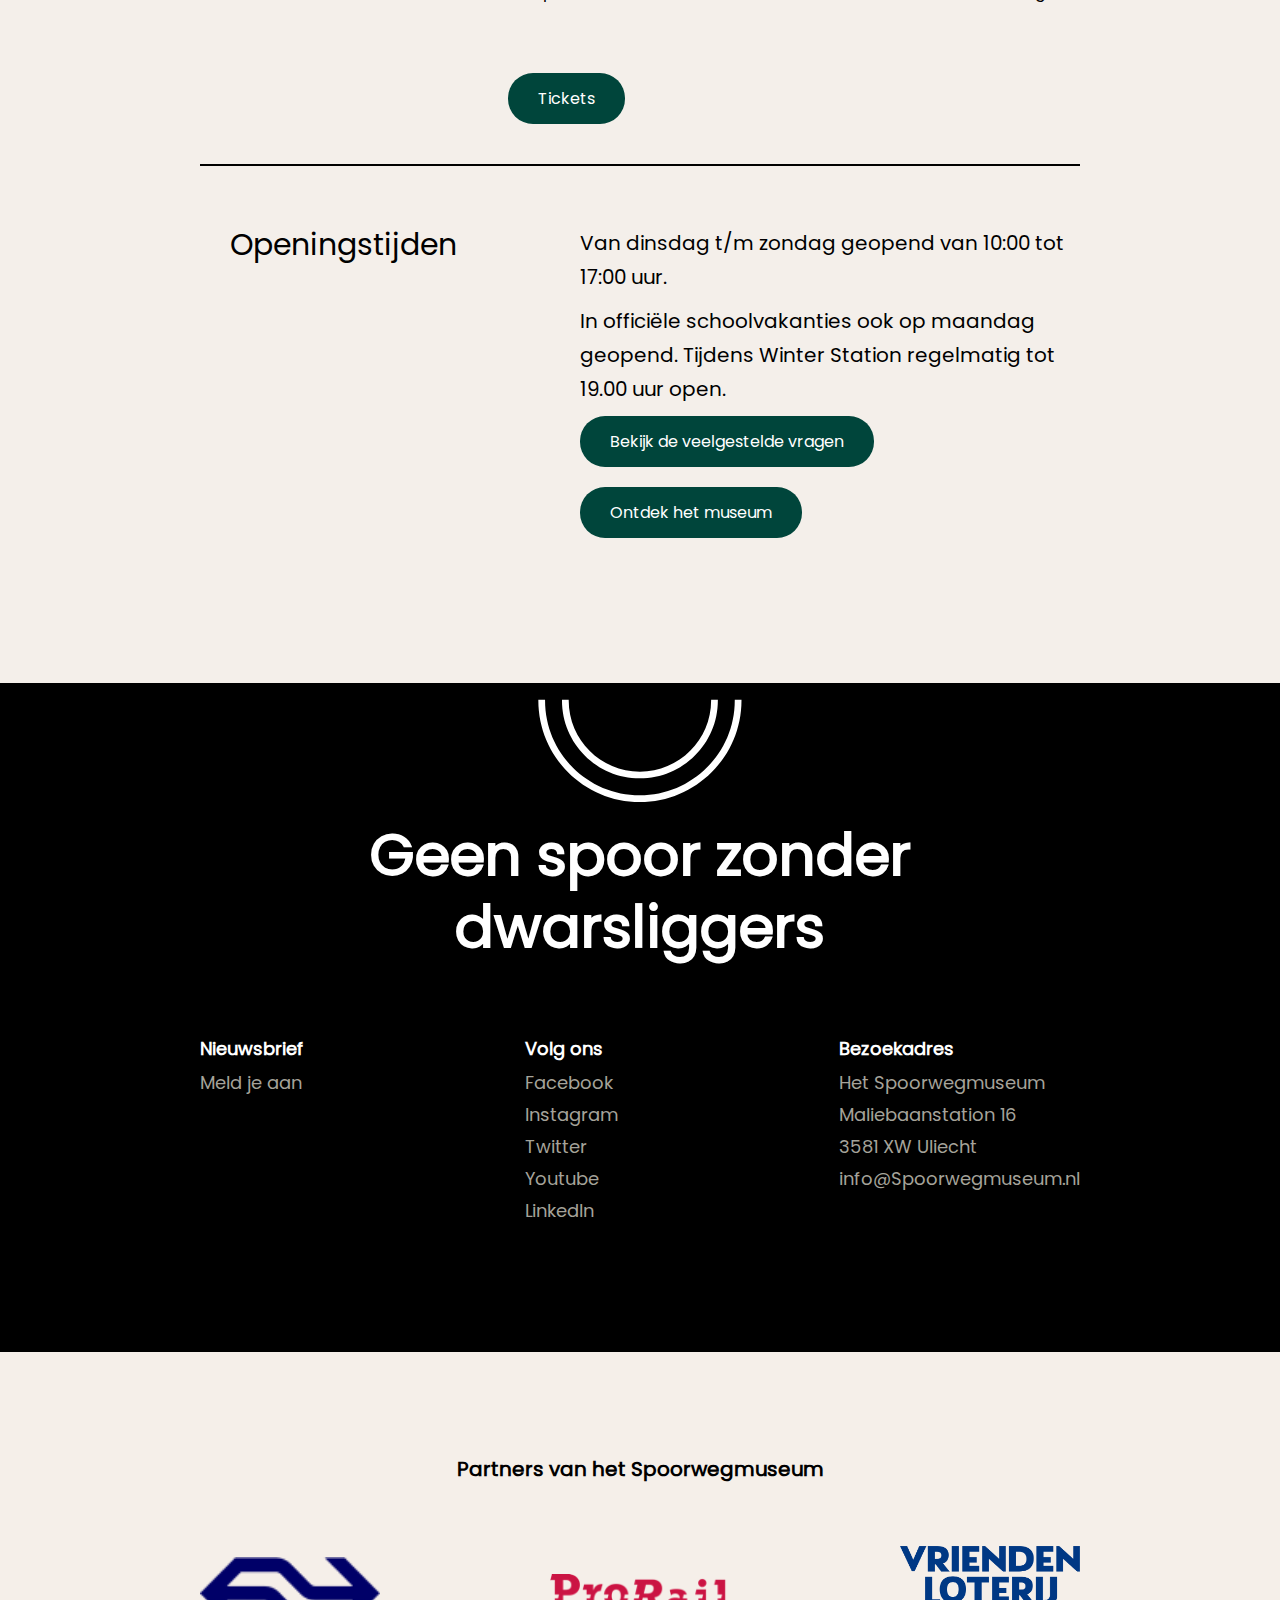
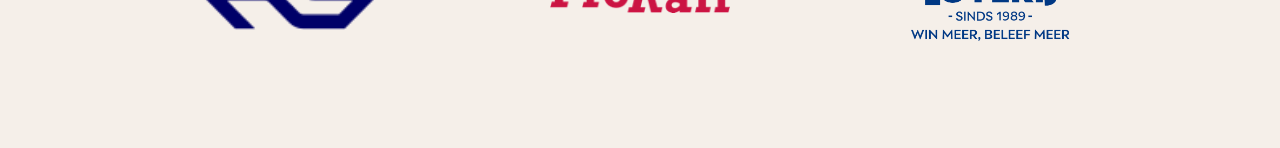
==== commit 6f140fc1: "Added styling to visitor.html" ====
--- a/visitor.html
+++ b/visitor.html
@@ -6,6 +6,7 @@
     <meta name="viewport" content="width=device-width, initial-scale=1" />
     <title>Howdy FED2223</title>
     <link href="styles/style.css" rel="stylesheet" />
+    <link href="styles/visitor.css" rel="stylesheet" />
     <link rel="icon" type="image/svg+xml" href="images/favicon.svg" />
   </head>
 
@@ -49,141 +50,179 @@
       <!-- Banner -->
 
       <section>
-        <div>
+        <div class="col">
           <p>Bezoek</p>
 
-          <h1>Bezoekers informatie</h1>
-        </div>
-
-        <div>
-          <p>
-            Hier vind je alles wat je moet weten voor een bezoek aan het
-            Spoorwegmuseum.
-          </p>
-
-          <a class="btn lime" href="">
-            Koop je tickets online
-
-            <img src="./img/icon-ticket.svg" />
-          </a>
-        </div>
+          <div>
+            <h1>Bezoekers informatie</h1>
+
+            <div>
+              <p>
+                Hier vind je alles wat je moet weten voor een bezoek aan het
+                Spoorwegmuseum.
+              </p>
+
+              <a class="btn lime" href="">
+                <span> Koop je tickets online </span>
+
+                <img src="./img/icon-ticket.svg" />
+              </a>
+            </div>
+          </div>
+        </div>
+
+        <img src="./img/logo-large-green.svg" />
       </section>
 
       <!-- Openingstijden -->
 
-      <section>
+      <section class="col">
+        <div>
+          <h2>Openingstijden</h2>
+
+          <img src="./img/icon-arrow-down.svg" />
+        </div>
+
+        <div>
+          <ul>
+            <li>
+              <p>maandag</p>
+
+              <p>Gesloten</p>
+            </li>
+
+            <li>
+              <p>dinsdag</p>
+
+              <p>10:00 - 17:00</p>
+            </li>
+
+            <li>
+              <p>woensdag</p>
+
+              <p>10:00 - 17:00</p>
+            </li>
+
+            <li>
+              <p>donderdag</p>
+
+              <p>10:00 - 17:00</p>
+            </li>
+
+            <li>
+              <p>vrijdag</p>
+
+              <p>10:00 - 17:00</p>
+            </li>
+
+            <li>
+              <p>zaterdag</p>
+
+              <p>10:00 - 17:00</p>
+            </li>
+
+            <li>
+              <p>zondag</p>
+
+              <p>10:00 - 17:00</p>
+            </li>
+          </ul>
+        </div>
+
+        <p>
+          Van dinsdag t/m zondag geopend van 10:00 tot 17:00 uur. In officiële
+          schoolvakanties ook op maandag geopend.
+        </p>
+      </section>
+
+      <!-- Toegangsprijzen -->
+
+      <section class="col">
+        <div>
+          <h2>Toegangsprijzen</h2>
+
+          <img src="./img/icon-arrow-down.svg" />
+        </div>
+
+        <div>
+          <ul>
+            <li>
+              <p>Enliee</p>
+
+              <p>€ 17,50</p>
+            </li>
+
+            <li>
+              <p>Kinderen t/m 3 jaar</p>
+
+              <p>gratis</p>
+            </li>
+
+            <li>
+              <p>Museumkaart</p>
+
+              <p>gratis</p>
+            </li>
+
+            <li>
+              <div>
+                <p>VriendenLoterij VIP-kaart</p>
+
+                <p>gratis</p>
+              </div>
+
+              <p>
+                VriendenLoterij VIP-kaart +1 inlioducee! Enliee met Museumkaart,
+                VriendenLoterij VIP-kaart en andere passen alleen op vertoon van
+                fysieke kaart: foto's of scans worden niet geaccepteerd.
+              </p>
+            </li>
+
+            <li>
+              <p>Parkeerkaart</p>
+
+              <p>gratis</p>
+            </li>
+
+            <li>
+              <div>
+                <p>Groepen vanaf 10 personen</p>
+
+                <p>€ 14,00</p>
+              </div>
+
+              <p>Graag tevoren reserveren</p>
+            </li>
+
+            <li>
+              <p>U-Pas, Cultuurpas, Seniorenpas</p>
+
+              <p>geldig</p>
+            </li>
+
+            <li>
+              <p>Club van 11 ledenpas</p>
+
+              <p>geldig</p>
+            </li>
+
+            <li>
+              <p>Buurpas</p>
+
+              <p>gratis</p>
+            </li>
+          </ul>
+        </div>
+
+        <div>
+          <a class="btn green" href="">Tickets</a>
+        </div>
+      </section>
+
+      <!-- Openingstijden -->
+
+      <section class="col">
         <h2>Openingstijden</h2>
-
-        <div>
-          <tbody>
-            <tr>
-              <th>maandag</th>
-
-              <td>
-                <span>Gesloten</span>
-              </td>
-            </tr>
-
-            <tr>
-              <th>dinsdag</th>
-
-              <td>
-                <span>10:00 - 17:00</span>
-              </td>
-            </tr>
-
-            <tr>
-              <th>woensdag</th>
-
-              <td><span>10:00 - 17:00</span></td>
-            </tr>
-
-            <tr>
-              <th>donderdag</th>
-
-              <td><span>10:00 - 17:00</span></td>
-            </tr>
-
-            <tr>
-              <th>vrijdag</th>
-
-              <td><span>10:00 - 17:00</span></td>
-            </tr>
-
-            <tr>
-              <th>zaterdag</th>
-
-              <td><span>10:00 - 17:00</span></td>
-            </tr>
-
-            <tr>
-              <th>zondag</th>
-
-              <td><span>10:00 - 17:00</span></td>
-            </tr>
-          </tbody>
-
-          <p>
-            Van dinsdag t/m zondag geopend van 10:00 tot 17:00 uur. In officiële
-            schoolvakanties ook op maandag geopend.
-          </p>
-        </div>
-      </section>
-
-      <!-- Toegangsprijzen -->
-
-      <section>
-        <h2>Toegangsprijzen</h2>
-
-        <ul>
-          <li>
-            <p>Entree</p>
-
-            <p>€ 17,50</p>
-          </li>
-
-          <li>
-            <p>Kinderen t/m 3 jaar</p>
-
-            <p>gratis</p>
-          </li>
-
-          <li>
-            <p>Museumkaart</p>
-
-            <p>gratis</p>
-          </li>
-
-          <li>
-            <div>
-              <p>VriendenLoterij VIP-kaart</p>
-
-              <p>gratis</p>
-            </div>
-
-            <p>
-              VriendenLoterij VIP-kaart +1 introducee! Entree met Museumkaart,
-              VriendenLoterij VIP-kaart en andere passen alleen op vertoon van
-              fysieke kaart: foto's of scans worden niet geaccepteerd.
-            </p>
-          </li>
-
-          <li>
-            <p>Parkeerkaart</p>
-
-            <p>gratis</p>
-          </li>
-        </ul>
-
-        <a class="btn green" href="">Tickets</a>
-      </section>
-
-      <!-- Openingstijden -->
-
-      <section>
-        <div>
-          <h2>Openingstijden</h2>
-        </div>
 
         <div>
           <p>Van dinsdag t/m zondag geopend van 10:00 tot 17:00 uur.</p>
@@ -246,7 +285,7 @@
 
                 <p>Maliebaanstation 16</p>
 
-                <p>3581 XW Utrecht</p>
+                <p>3581 XW Uliecht</p>
 
                 <a href="mailto:info@Spoorwegmuseum.nl">
                   info@Spoorwegmuseum.nl
--- a/styles/style.css
+++ b/styles/style.css
@@ -129,11 +129,6 @@
   background-color: var(--green);
 }
 
-.col {
-  max-width: 53.125rem;
-  margin: 7.8125rem auto;
-}
-
 /* Header */
 
 header {
@@ -213,260 +208,6 @@
   height: 1.875rem;
 }
 
-/* Hero */
-
-main section:first-child {
-  position: relative;
-
-  height: calc(100vh - 120px);
-  max-height: 880px;
-  margin-bottom: 15.625rem;
-}
-
-main section:first-child video {
-  z-index: -1;
-  position: absolute;
-  top: 0;
-  left: 0;
-
-  width: 100%;
-  height: 100%;
-  object-fit: cover;
-}
-
-main section:first-child div {
-  display: flex;
-  flex-direction: column;
-  justify-content: center;
-
-  max-width: 80vw;
-  height: 100%;
-
-  margin: 0 auto;
-}
-
-main section:first-child div h1 {
-  max-width: 450px;
-  margin-bottom: 1.875rem;
-
-  color: var(--white);
-}
-
-main section:first-child div:last-child {
-  transform: translateY(-50%);
-
-  position: absolute;
-  right: 0;
-
-  display: flex;
-  flex-direction: row;
-  align-items: center;
-
-  width: 50%;
-  height: unset;
-  padding: 2.5rem;
-
-  background-color: var(--white);
-}
-
-main section:first-child div:last-child p {
-  margin-right: 1rem;
-}
-
-/* Title */
-
-main section:nth-child(2) h2 {
-  text-align: center;
-
-  margin-bottom: 3.125rem;
-}
-
-main section:nth-child(2) a {
-  margin: 0 auto;
-}
-
-/* Winter station & vuurdoop */
-
-main section:nth-child(3),
-main section:nth-child(5) {
-  overflow: visible;
-
-  max-width: 80vw !important;
-  margin-top: 15.625rem;
-}
-
-main section:nth-child(3) img {
-  transform: translateY(-7.8125rem);
-
-  z-index: -1;
-  position: absolute;
-  left: 0;
-
-  height: 25rem;
-}
-
-main section:nth-child(3) div,
-main section:nth-child(5) div {
-  display: flex;
-  align-items: center;
-
-  min-height: 36.875rem;
-}
-
-main section:nth-child(3) div img,
-main section:nth-child(5) div img {
-  transform: none;
-
-  position: static;
-
-  width: 50%;
-
-  aspect-ratio: 1 / 1;
-}
-
-main section:nth-child(3) div div,
-main section:nth-child(5) div div {
-  display: block;
-
-  width: 60%;
-  padding: 3.125rem;
-
-  background-color: var(--light-yellow);
-}
-
-main section:nth-child(5) div div {
-  background-color: var(--dark-green);
-}
-
-main section:nth-child(3) div div h2,
-main section:nth-child(5) div div h2 {
-  padding-bottom: 1.875rem;
-
-  font-size: 3.5rem;
-}
-
-main section:nth-child(5) div div h2 {
-  color: var(--pink);
-}
-
-main section:nth-child(3) div div p,
-main section:nth-child(5) div div p {
-  padding-bottom: 3.125rem;
-}
-
-main section:nth-child(5) div div p {
-  color: var(--pink);
-}
-
-main section:nth-child(3) div div a,
-main section:nth-child(5) div div a {
-  display: flex;
-}
-
-main section:nth-child(5) div div a {
-  color: var(--pink);
-}
-
-main section:nth-child(3) div div a img,
-main section:nth-child(5) div div a img {
-  z-index: 1;
-
-  width: 1rem;
-  height: auto;
-  margin-left: 0.625rem;
-}
-
-/* Slider */
-
-main section:nth-child(4) {
-  display: flex;
-
-  margin-top: 15rem;
-}
-
-main section:nth-child(4) div:first-child {
-  width: 18.125rem;
-  margin-right: 5.625rem;
-
-  flex-shrink: 0;
-}
-
-main section:nth-child(4) div:first-child h2 {
-  font-size: 3.5rem;
-  line-height: 1.06;
-
-  margin-bottom: 0.625rem;
-}
-
-main section:nth-child(4) div:last-child {
-  display: flex;
-  flex-direction: row;
-  column-gap: 4rem;
-}
-
-main section:nth-child(4) div:last-child div {
-  width: 17.25rem;
-  margin-right: 0;
-}
-
-main section:nth-child(4) div:last-child div:last-child {
-  display: block;
-}
-
-main section:nth-child(4) div:last-child div:nth-child(2n + 1) img {
-  border-top-left-radius: 50rem;
-  border-top-right-radius: 50rem;
-}
-
-main section:nth-child(4) div:last-child div img {
-  aspect-ratio: 3 / 4;
-
-  width: 100%;
-  margin-bottom: 1.25rem;
-}
-
-main section:nth-child(4) div:last-child div h3 {
-  margin-bottom: 0.625rem;
-
-  font-size: 1.5rem;
-  font-weight: 600;
-  line-height: 1.333;
-}
-
-/* Waar kan ik wat vinden? */
-
-main section:nth-child(6) {
-  position: relative;
-
-  display: flex;
-  align-items: center;
-
-  height: 31rem;
-}
-
-main section:nth-child(6) div {
-  max-width: 23.75rem;
-}
-
-main section:nth-child(6) div h2 {
-  font-size: 3.5rem;
-  line-height: 1.06;
-
-  margin-bottom: 1.875rem;
-}
-
-main section:nth-child(6) div p {
-  margin-bottom: 1.875rem;
-}
-
-main section:nth-child(6) img {
-  position: absolute;
-
-  height: 31rem;
-
-  left: 50%;
-}
-
 /* Footer navigation */
 
 footer section:first-child {
--- a/styles/visitor.css
+++ b/styles/visitor.css
@@ -0,0 +1,184 @@
+/* General styling */
+
+.col {
+  width: 55rem;
+  margin: 0 auto;
+}
+
+/* Banner */
+
+main section:nth-child(1) {
+  position: relative;
+
+  height: 34.375rem;
+
+  background-color: var(--yellow);
+}
+
+main section:nth-child(1) div {
+  padding-top: 12.5rem;
+  margin-top: 0;
+}
+
+main section:nth-child(1) div div {
+  display: flex;
+  column-gap: 1.875rem;
+
+  padding-top: 0;
+}
+
+main section:nth-child(1) div div h1 {
+  width: 21.875rem;
+
+  flex-shrink: 0;
+
+  font-size: 55px;
+  line-height: 1.06;
+}
+
+main section:nth-child(1) div div div {
+  flex-direction: column;
+}
+
+main section:nth-child(1) div div div p {
+  font-size: 25px;
+  line-height: 1.6;
+
+  margin-bottom: 2.5rem;
+}
+
+main section:nth-child(1) div div div a {
+  display: flex;
+  align-items: center;
+}
+
+main section:nth-child(1) div div div a img {
+  position: static;
+
+  height: 1.875rem;
+  padding-left: 1.875rem;
+}
+
+main section:nth-child(1) img {
+  height: 15.625rem;
+
+  position: absolute;
+  top: 7.5rem;
+  left: 80%;
+}
+
+/* Openingstijden & Toegangsprijzen */
+
+main section:nth-child(2),
+main section:nth-child(3) {
+  padding-bottom: 2.5rem;
+  border-bottom: 0.125rem var(--black) solid;
+}
+
+main section:nth-child(3) div:first-child,
+main section:nth-child(2) div:first-child {
+  display: flex;
+  justify-content: space-between;
+
+  padding: 3.75rem 0 0.625rem;
+}
+
+main section:nth-child(2) div,
+main section:nth-child(3) div {
+  display: flex;
+  justify-content: end;
+}
+
+main section:nth-child(2) div ul,
+main section:nth-child(3) div ul {
+  width: 35.75rem;
+  padding: 0;
+  margin: 0;
+}
+
+main section:nth-child(2) div ul li,
+main section:nth-child(3) div ul li {
+  display: flex;
+  justify-content: space-between;
+
+  list-style-type: none;
+}
+
+main section:nth-child(3) div ul li {
+  padding: 0.4375rem 0;
+}
+
+main section:nth-child(3) div ul li:not(:last-child) {
+  border-bottom: 0.0125rem var(--gray) solid;
+}
+
+main section:nth-child(3) div ul li:nth-child(4),
+main section:nth-child(3) div ul li:nth-child(6) {
+  display: block;
+}
+
+main section:nth-child(3) div ul li:nth-child(4) div,
+main section:nth-child(3) div ul li:nth-child(6) div {
+  display: flex;
+  justify-content: space-between;
+
+  padding-top: 0;
+}
+
+main section:nth-child(3) div ul li:nth-child(4) > p,
+main section:nth-child(3) div ul li:nth-child(6) > p {
+  padding-left: 0.75rem;
+  border-left: 0.125rem var(--lime) solid;
+
+  font-size: 0.75rem;
+  line-height: 1.25rem;
+}
+
+main section:nth-child(2) div ul li p {
+  width: auto;
+  padding: 0.0625rem;
+  margin: 0;
+
+  font-size: 1.25rem;
+  line-height: 2.125rem;
+}
+
+main section:nth-child(2) > p {
+  width: 35.75rem;
+  margin-top: 1.25rem;
+  margin-left: auto;
+}
+
+main section:nth-child(3) > div:last-child {
+  justify-content: start;
+
+  width: 35.75rem;
+  margin-top: 3.75rem;
+  margin-left: auto;
+}
+
+/* Openingstijden */
+
+main section:nth-child(4) {
+  display: flex;
+
+  padding: 3.75rem 0 7.8rem;
+}
+
+main section:nth-child(4) > h2 {
+  width: 21.875rem;
+  margin-left: 1.875rem;
+
+  flex-shrink: 0;
+}
+
+main section:nth-child(4) > div > p {
+  padding-bottom: 0.625rem;
+
+  font-size: 1.25rem;
+  line-height: 1.7;
+}
+
+main section:nth-child(4) > div > a {
+  margin-bottom: 1.25rem;
+}
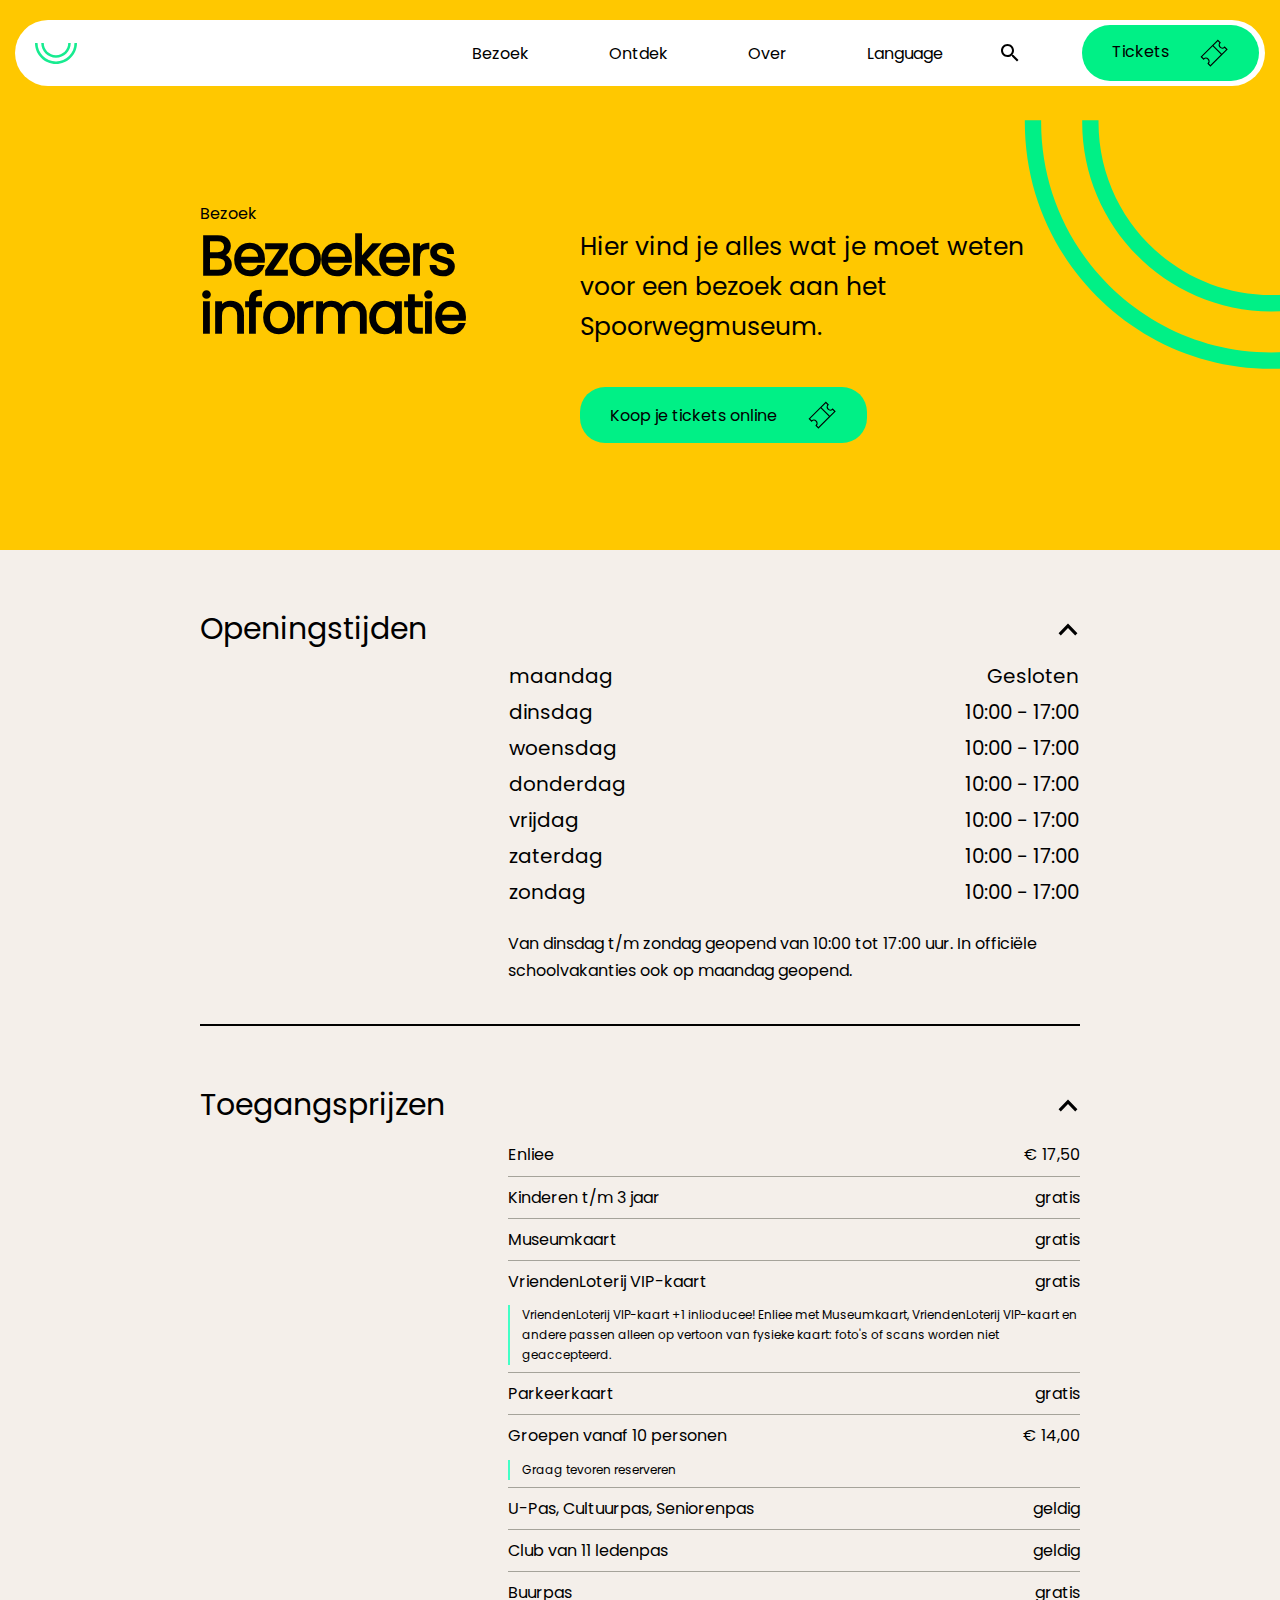
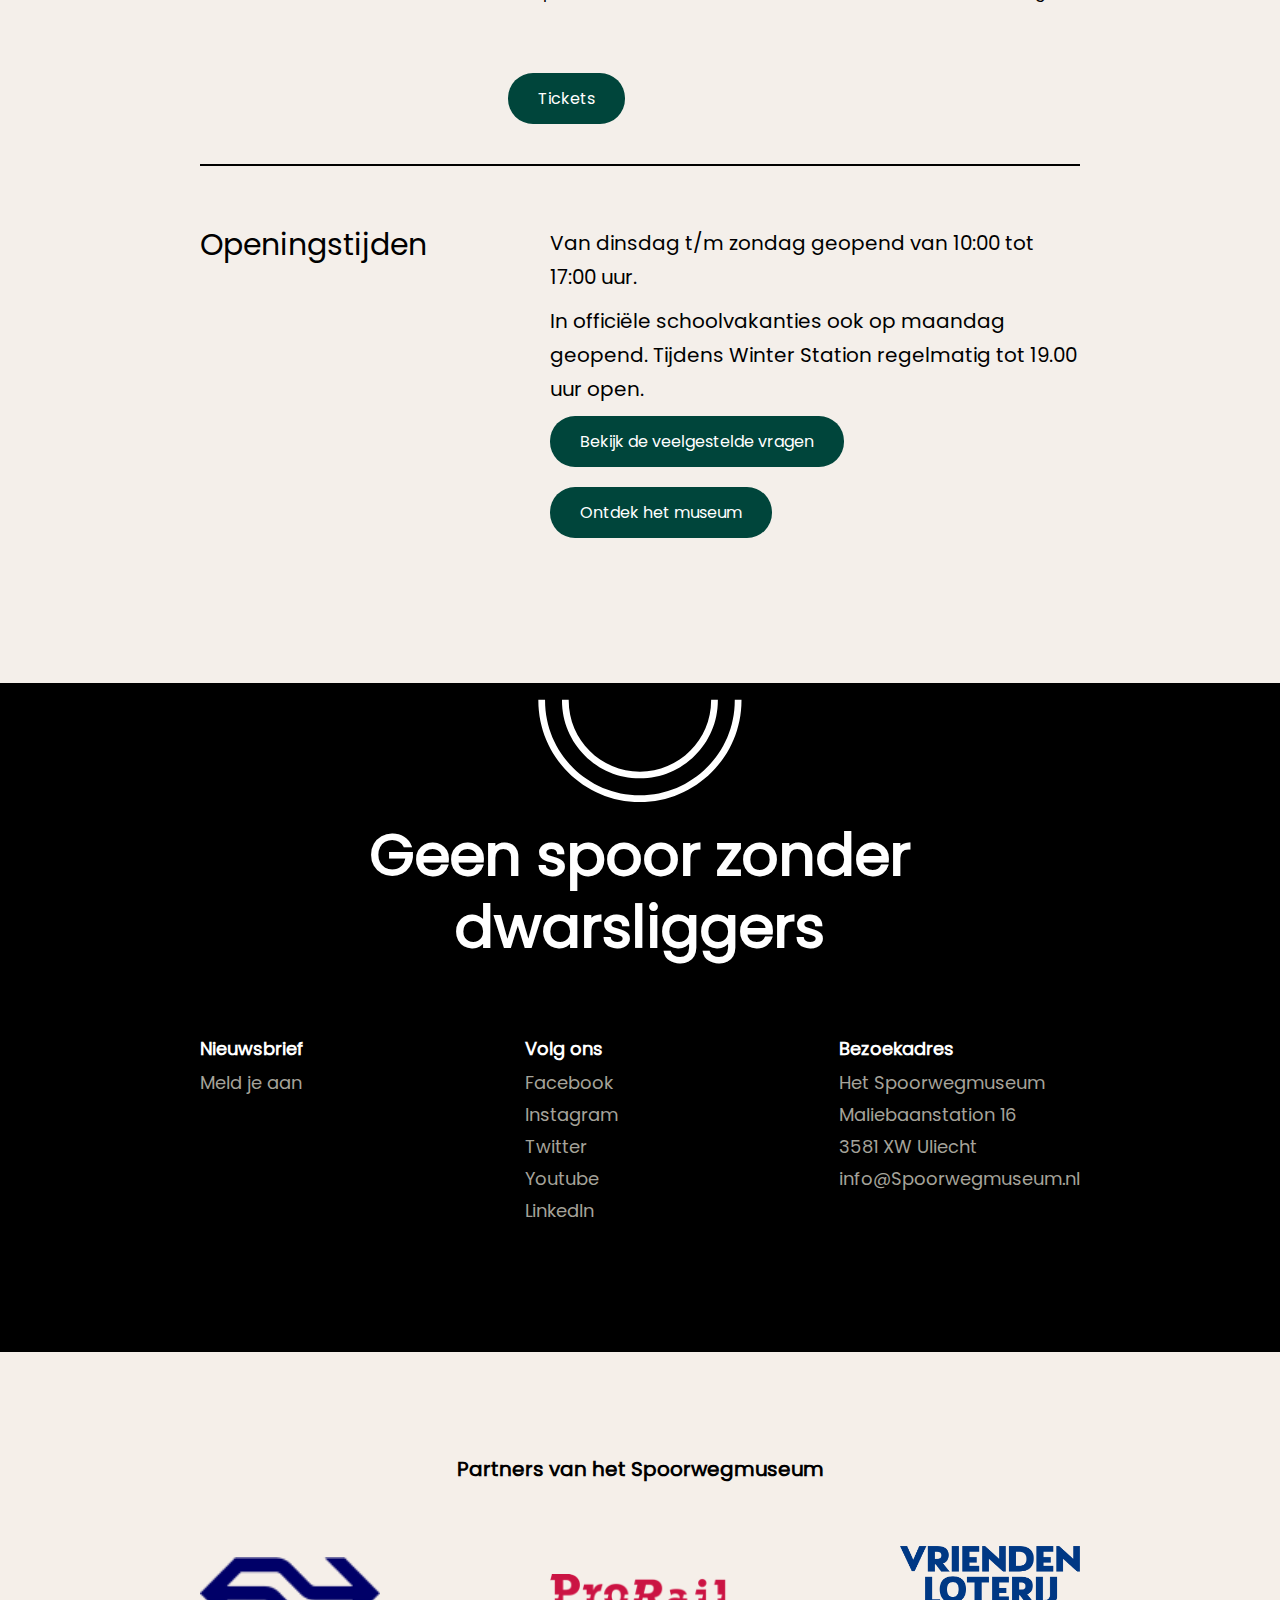
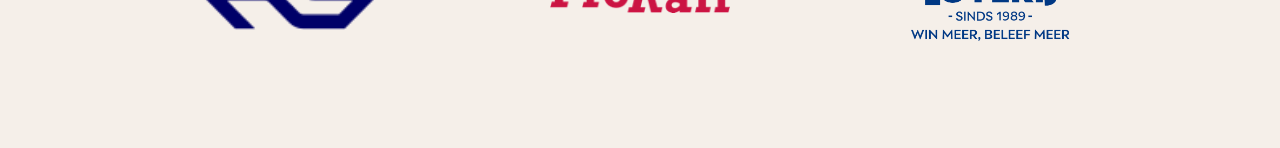
==== commit 809648dc: "Added responsive styles for header" ====
--- a/visitor.html
+++ b/visitor.html
@@ -39,6 +39,16 @@
         <p class="visibly-hidden">Zoeken</p>
       </button>
 
+      <button class="hamburger">
+        <div></div>
+
+        <div></div>
+
+        <div></div>
+
+        <p class="visibly-hidden">Open menu</p>
+      </button>
+
       <a class="btn lime" href="">
         <p>Tickets</p>
 
@@ -77,14 +87,14 @@
       <!-- Openingstijden -->
 
       <section class="col">
+        <div class="toggle-opening-times-button">
+          <h2>Openingstijden</h2>
+
+          <img src="./img/icon-arrow-down.svg" />
+        </div>
+
         <div>
-          <h2>Openingstijden</h2>
-
-          <img src="./img/icon-arrow-down.svg" />
-        </div>
-
-        <div>
-          <ul>
+          <ul class="opening-times-list show">
             <li>
               <p>maandag</p>
 
@@ -129,7 +139,7 @@
           </ul>
         </div>
 
-        <p>
+        <p class="opening-times-text show">
           Van dinsdag t/m zondag geopend van 10:00 tot 17:00 uur. In officiële
           schoolvakanties ook op maandag geopend.
         </p>
@@ -138,14 +148,14 @@
       <!-- Toegangsprijzen -->
 
       <section class="col">
+        <div class="toggle-price-button">
+          <h2>Toegangsprijzen</h2>
+
+          <img src="./img/icon-arrow-down.svg" />
+        </div>
+
         <div>
-          <h2>Toegangsprijzen</h2>
-
-          <img src="./img/icon-arrow-down.svg" />
-        </div>
-
-        <div>
-          <ul>
+          <ul class="price-list show">
             <li>
               <p>Enliee</p>
 
@@ -214,7 +224,7 @@
           </ul>
         </div>
 
-        <div>
+        <div class="price-button show">
           <a class="btn green" href="">Tickets</a>
         </div>
       </section>
@@ -338,6 +348,6 @@
       </section>
     </footer>
 
-    <script defer src="scripts/script.js"></script>
+    <script defer src="./scripts/index.js"></script>
   </body>
 </html>
--- a/styles/style.css
+++ b/styles/style.css
@@ -3,6 +3,11 @@
 @font-face {
   font-family: 'Poppins';
   src: url('../fonts/Poppins-Regular.ttf');
+}
+
+body {
+  overflow-x: hidden;
+  overflow-y: scroll;
 }
 
 h1,
@@ -77,6 +82,10 @@
   --light-yellow: #ffe966;
 
   --transition-duration: 200ms;
+
+  --breakpoint-lg: 1024px;
+  --breakpoint-md: 768px;
+  --breakpoint-sm: 480px;
 }
 
 *,
@@ -179,17 +188,13 @@
 
 header button {
   height: 1.5rem;
-  margin-right: 3.125rem;
+  margin-right: 1.875rem;
 
   padding: 0;
 
   border: none;
 
   background-color: transparent;
-}
-
-header button {
-  margin-right: 1.875rem;
 }
 
 header a:last-child {
@@ -204,8 +209,12 @@
   color: var(--black);
 }
 
-header a:last-child img {
+header > a:last-child img {
   height: 1.875rem;
+}
+
+header > button:last-child {
+  display: none;
 }
 
 /* Footer navigation */
@@ -335,3 +344,77 @@
   top: -9999px;
   left: -9999px;
 }
+
+@media only screen and (max-width: 1023px) {
+  /* Header */
+
+  header {
+    height: 3.125rem;
+  }
+
+  header nav,
+  header button {
+    display: none;
+  }
+
+  header > a:last-child {
+    padding: 0.4375rem 1.5rem;
+  }
+
+  .hamburger {
+    position: fixed;
+    left: 50%;
+
+    display: block !important;
+
+    margin-right: 0;
+  }
+
+  .hamburger > div {
+    width: 1.375rem;
+    height: 0.125rem;
+    border-radius: 0.0625rem;
+
+    background-color: var(--black);
+  }
+
+  .hamburger > div:nth-child(2) {
+    margin: 0.25rem 0;
+  }
+
+  header a:last-child p {
+    margin-right: 0;
+
+    font-size: 1rem;
+    line-height: 1.25;
+  }
+
+  header > a:last-child img {
+    display: none;
+  }
+}
+
+@media only screen and (max-width: 767px) {
+  /* Footer */
+
+  footer section:first-child h3 {
+    font-size: 2.5rem;
+    line-height: 3rem;
+
+    font-weight: 400;
+  }
+
+  footer section:first-child > div > div,
+  footer section:last-child div nav ul {
+    flex-direction: column;
+    row-gap: 2.5rem;
+  }
+}
+
+@media only screen and (max-width: 480px) {
+  /* Header */
+
+  .hamburger {
+    left: 35%;
+  }
+}
--- a/styles/visitor.css
+++ b/styles/visitor.css
@@ -1,7 +1,7 @@
 /* General styling */
 
 .col {
-  width: 55rem;
+  max-width: 55rem;
   margin: 0 auto;
 }
 
@@ -13,6 +13,10 @@
   height: 34.375rem;
 
   background-color: var(--yellow);
+}
+
+main section:nth-child(1) * {
+  z-index: 2;
 }
 
 main section:nth-child(1) div {
@@ -59,9 +63,10 @@
   padding-left: 1.875rem;
 }
 
-main section:nth-child(1) img {
+main section:nth-child(1) > img {
   height: 15.625rem;
 
+  z-index: 1;
   position: absolute;
   top: 7.5rem;
   left: 80%;
@@ -167,7 +172,6 @@
 
 main section:nth-child(4) > h2 {
   width: 21.875rem;
-  margin-left: 1.875rem;
 
   flex-shrink: 0;
 }
@@ -182,3 +186,109 @@
 main section:nth-child(4) > div > a {
   margin-bottom: 1.25rem;
 }
+
+/* Classes for JavaScript interaction */
+
+.toggle-price-button > img,
+.toggle-opening-times-button > img {
+  transition: transform var(--transition-duration) ease-in-out;
+}
+
+.toggle-price-button.flip > img,
+.toggle-opening-times-button.flip > img {
+  transform: rotate(180deg);
+}
+
+.price-list:not(.show),
+.price-button:not(.show),
+.opening-times-list:not(.show),
+.opening-times-text:not(.show) {
+  display: none;
+}
+
+@media only screen and (min-width: 768px) and (max-width: 1023px) {
+  /* General styling */
+  .col {
+    max-width: 80vw !important;
+  }
+
+  /* Openingstijden en Toegangsprijzen */
+
+  main section:nth-child(2) div:first-child,
+  main section:nth-child(3) div:first-child {
+    padding-left: 1.25rem;
+    padding-right: 1.25rem;
+  }
+
+  main section:nth-child(2) div ul,
+  main section:nth-child(3) div ul,
+  main section:nth-child(2) > p,
+  main section:nth-child(3) > div:last-child,
+  main section:nth-child(4) > * {
+    width: 100%;
+    padding-left: 1.25rem;
+    padding-right: 1.25rem;
+  }
+
+  /* Openingstijden */
+
+  main section:nth-child(4) {
+    flex-direction: column;
+  }
+}
+
+@media only screen and (max-width: 767px) {
+  .col {
+    width: 87.5vw;
+  }
+
+  /* Banner */
+
+  main section:nth-child(1) div div {
+    flex-direction: column;
+  }
+
+  main section:nth-child(1) div div h1 {
+    width: 100%;
+    margin-bottom: 1.875rem;
+
+    font-size: 2.1875rem;
+  }
+
+  main section:nth-child(1) div div div p {
+    font-size: 22px;
+    line-height: 1.54545;
+  }
+
+  /* Openingstijden en Toegangsprijzen */
+
+  main section:nth-child(2) div ul,
+  main section:nth-child(3) div ul {
+    width: 100%;
+    padding-left: 0;
+    padding-right: 0;
+  }
+
+  main section:nth-child(2) div ul li p {
+    font-size: 1.125rem;
+    line-height: 1.875rem;
+  }
+
+  main section:nth-child(2) > p {
+    width: 100%;
+    padding-left: 0;
+    padding-right: 0;
+  }
+
+  main section:nth-child(3) > div:last-child {
+    width: 100%;
+    padding-left: 0;
+    padding-right: 0;
+  }
+
+  /* Openingstijden */
+
+  main section:nth-child(4) {
+    flex-direction: column;
+  }
+}
